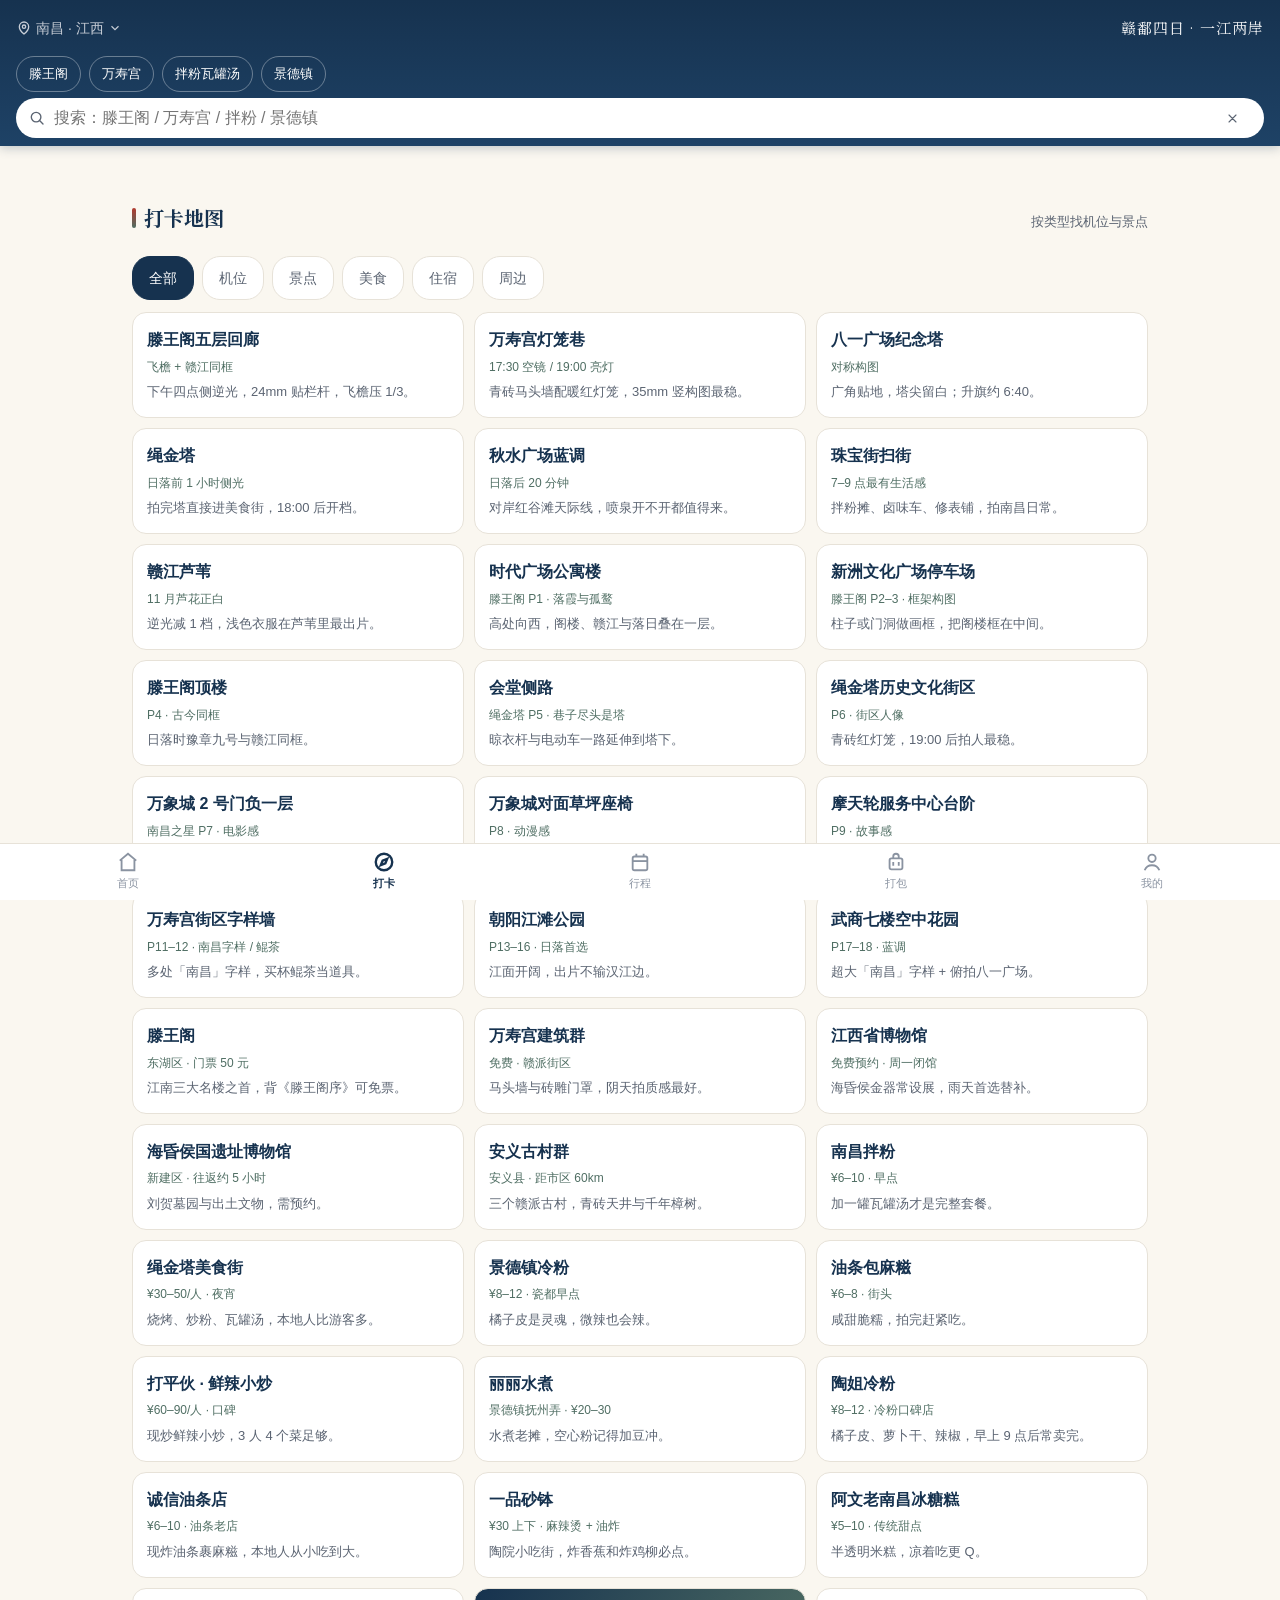
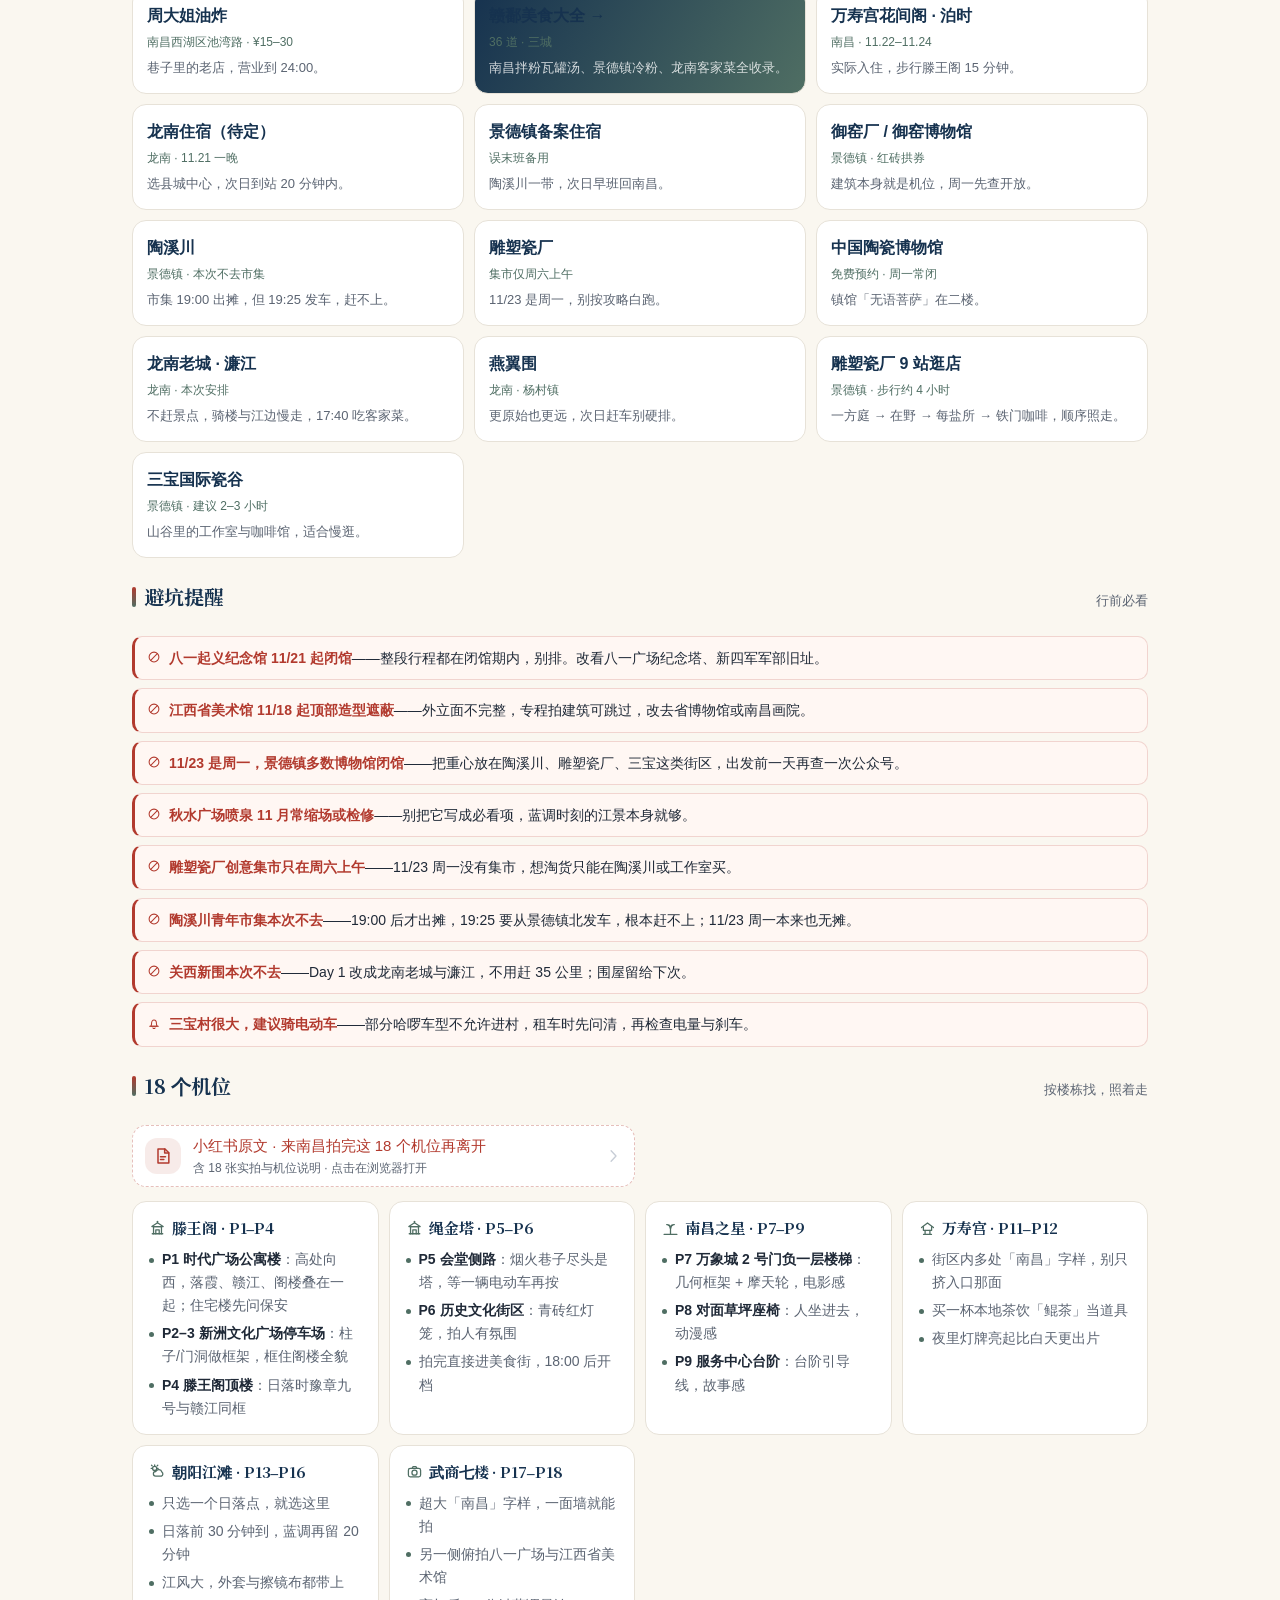
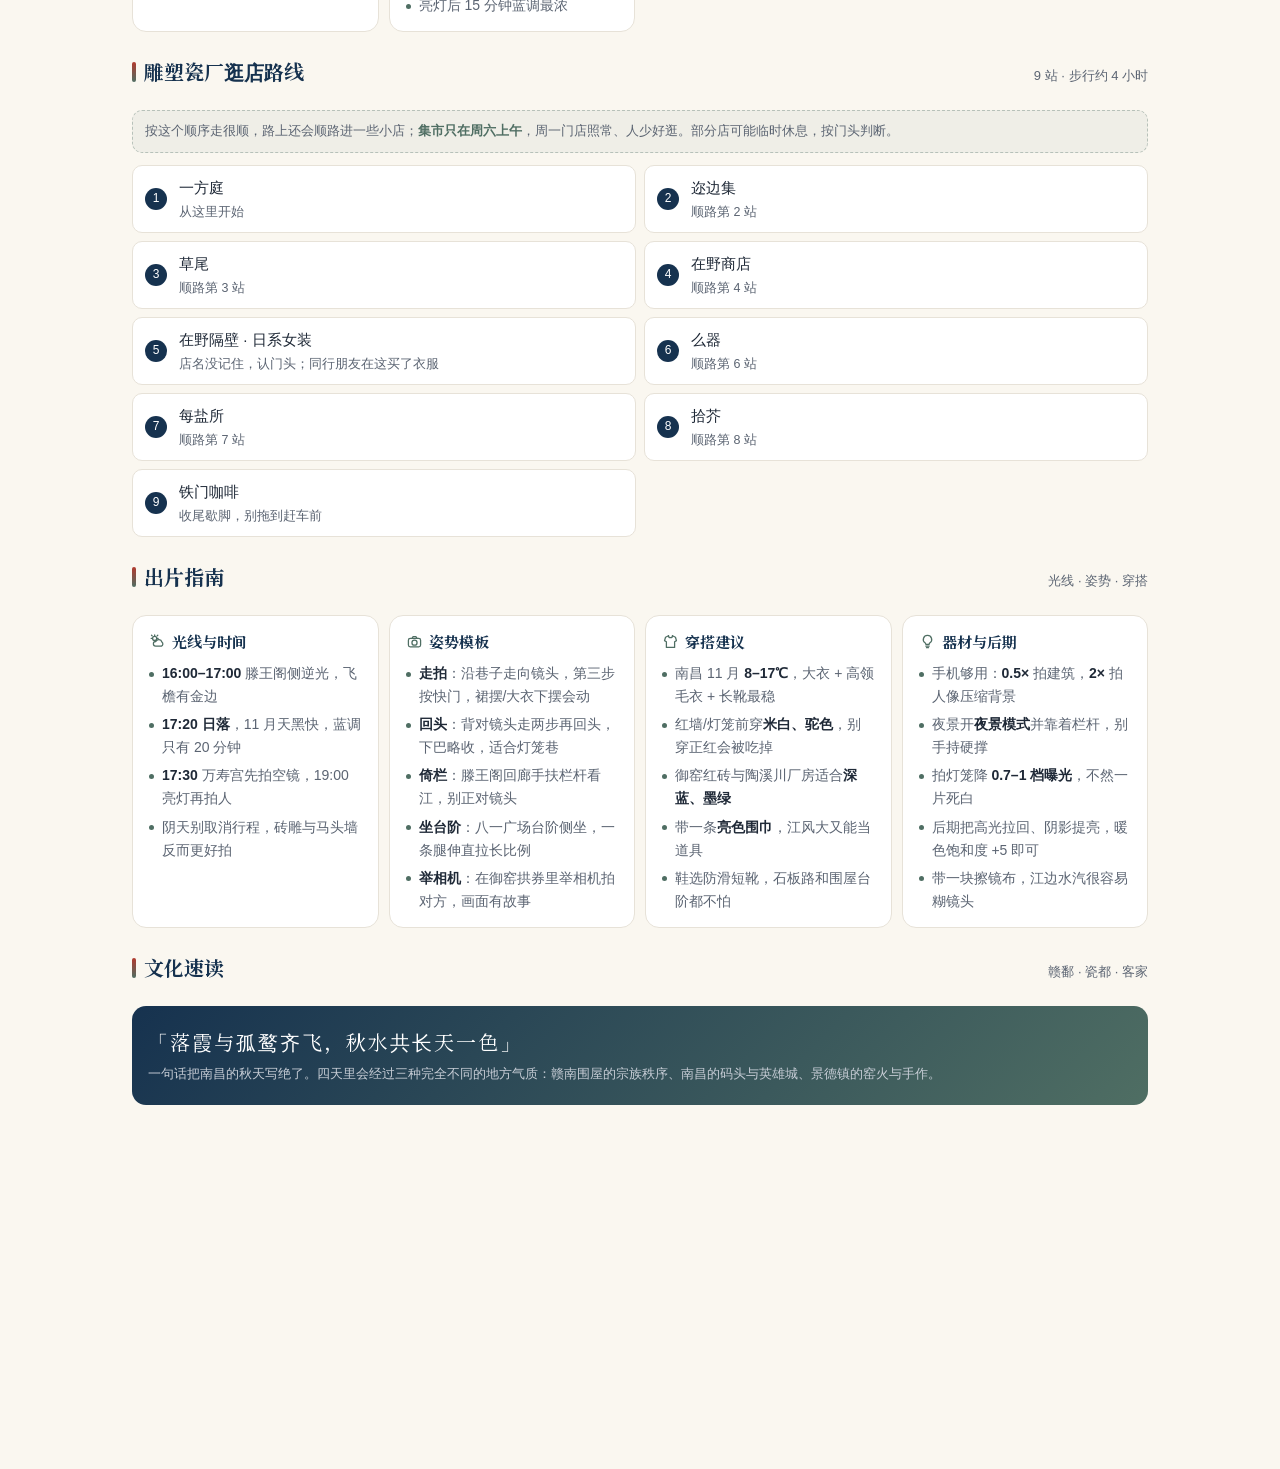
==== explore.html @ b6989832 "init: 赣鄱四日行程站（龙南 南昌 景德镇）" ====
<!DOCTYPE html>
<html lang="zh-CN">
<head>
<meta charset="UTF-8">
<meta name="viewport" content="width=device-width, initial-scale=1.0, maximum-scale=1.0, user-scalable=no, viewport-fit=cover">
<meta name="theme-color" content="#16324F">
<meta name="mobile-web-app-capable" content="yes">
<meta name="apple-mobile-web-app-capable" content="yes">
<meta name="apple-mobile-web-app-status-bar-style" content="black-translucent">
<meta name="description" content="南昌打卡地图：滕王阁、万寿宫、八一广场、绳金塔、秋水广场机位，附拍照姿势、穿搭建议、避坑清单，以及景德镇与龙南周边。">
<title>打卡 | 赣鄱四日 · 龙南 南昌 景德镇</title>
<link rel="manifest" href="manifest.webmanifest">
<link rel="icon" href="assets/icon-192.png">
<link rel="apple-touch-icon" href="assets/icon-192.png">
<!-- shell:critical — 首帧即上主题底色，避免外部样式表到达前出现白闪 -->
<style>html{background:#FAF7F0}</style>
<link rel="preload" as="font" type="font/woff2" href="assets/fonts/noto-serif-sc-subset.woff2" crossorigin>
<link rel="stylesheet" href="css/style.css">
</head>
<body data-page="explore">
<!-- shell:icons — 手绘 SVG 图标雪碧图，改图标请改 tools/build-shell.py 后重跑 -->
<svg class="ic-sprite" aria-hidden="true" focusable="false">
  <symbol id="i-locate" viewBox="0 0 24 24"><path d="M12 21s-6.5-5.4-6.5-10.2A6.5 6.5 0 0 1 18.5 10.8C18.5 15.6 12 21 12 21z"/><circle cx="12" cy="10.6" r="2.4"/></symbol>
  <symbol id="i-heart" viewBox="0 0 24 24"><path d="M20.8 4.8a5.4 5.4 0 0 0-7.6 0L12 6.1l-1.2-1.3a5.4 5.4 0 0 0-7.6 7.6l1.2 1.3L12 21l7.6-7.3 1.2-1.3a5.4 5.4 0 0 0 0-7.6z"/></symbol>
  <symbol id="i-close" viewBox="0 0 24 24"><path d="M6.4 6.4 17.6 17.6M17.6 6.4 6.4 17.6"/></symbol>
  <symbol id="i-search" viewBox="0 0 24 24"><circle cx="10.8" cy="10.8" r="6.4"/><path d="m20 20-4.6-4.6"/></symbol>
  <symbol id="i-chevron" viewBox="0 0 24 24"><path d="m9.5 5 6.5 7-6.5 7"/></symbol>
  <symbol id="i-up" viewBox="0 0 24 24"><path d="M12 19.6V6.6"/><path d="m6.6 12.2 5.4-5.4 5.4 5.4"/></symbol>
  <symbol id="i-check" viewBox="0 0 24 24"><path d="m5 12.6 4.6 4.6L19 6.6"/></symbol>
  <symbol id="i-bulb" viewBox="0 0 24 24"><path d="M9.6 18.4h4.8"/><path d="M10.6 20.8h2.8"/><path d="M12 3.4a5.8 5.8 0 0 1 3.5 10.5c-.7.5-1.1 1.3-1.1 2.1H9.6c0-.8-.4-1.6-1.1-2.1A5.8 5.8 0 0 1 12 3.4z"/></symbol>
  <symbol id="i-download" viewBox="0 0 24 24"><path d="M12 3.8v10.2"/><path d="m8.2 10.4 3.8 3.8 3.8-3.8"/><path d="M4.6 18v1.6a2 2 0 0 0 2 2h10.8a2 2 0 0 0 2-2V18"/></symbol>
  <symbol id="i-install" viewBox="0 0 24 24"><rect x="7" y="3.2" width="10" height="17.6" rx="2.2"/><path d="M10.6 6.4h2.8"/><path d="M12 9.6v5.4"/><path d="m10.1 12.4 1.9 2 1.9-2"/></symbol>
  <symbol id="i-bag" viewBox="0 0 24 24"><rect x="4.2" y="8" width="15.6" height="12" rx="2.2"/><path d="M9 8V6.2a3 3 0 0 1 6 0V8"/><path d="M9 12.4v3.6M15 12.4v3.6"/></symbol>
  <symbol id="i-map" viewBox="0 0 24 24"><path d="M9 4 3.5 6.5v13L9 17l6 2.5L21 17V4l-6 2.5z"/><path d="M9 4v13M15 6.5v13"/></symbol>
  <symbol id="i-trash" viewBox="0 0 24 24"><path d="M4.6 7h14.8"/><path d="M9.6 7V5.4A1.4 1.4 0 0 1 11 4h2a1.4 1.4 0 0 1 1.4 1.4V7"/><path d="M6.7 7l.8 12.1a2 2 0 0 0 2 1.9h5a2 2 0 0 0 2-1.9L17.3 7"/><path d="M10.4 11v6M13.6 11v6"/></symbol>
  <symbol id="i-chat" viewBox="0 0 24 24"><path d="M4 6.6A2.6 2.6 0 0 1 6.6 4h10.8A2.6 2.6 0 0 1 20 6.6V14a2.6 2.6 0 0 1-2.6 2.6H9.4L4 20.4z"/><circle cx="9" cy="10.4" r=".9" fill="currentColor" stroke="none"/><circle cx="12" cy="10.4" r=".9" fill="currentColor" stroke="none"/><circle cx="15" cy="10.4" r=".9" fill="currentColor" stroke="none"/></symbol>
  <symbol id="i-calendar" viewBox="0 0 24 24"><rect x="4" y="5.4" width="16" height="14.2" rx="2.2"/><path d="M4 10h16M8.6 3.4v3.4M15.4 3.4v3.4"/></symbol>
  <symbol id="i-users" viewBox="0 0 24 24"><circle cx="9.4" cy="8.4" r="3.2"/><path d="M3.6 19.6c.8-3.4 3.2-5.2 5.8-5.2s5 1.8 5.8 5.2"/><path d="M16.2 5.6a3.2 3.2 0 0 1 0 6"/><path d="M17.4 14.8c2.2.6 3.6 2.4 4.2 4.8"/></symbol>
  <symbol id="i-note" viewBox="0 0 24 24"><path d="M6 3.6h8.4L19 8.2v12.2H6z"/><path d="M14 3.6v4.8h4.8"/><path d="M9 12.8h6M9 16.2h4"/></symbol>
  <symbol id="i-plane" viewBox="0 0 24 24"><path d="M21.4 3.2 2.8 10.4l6.6 2.4 2.4 6.6z"/><path d="M21.4 3.2 9.4 12.8"/></symbol>
  <symbol id="i-sun" viewBox="0 0 24 24"><circle cx="8" cy="7.6" r="2.9"/><path d="M8 2.8v1.5M3.1 7.6h1.5M11.4 7.6h1.5M4.5 4.1 3.6 3.2M11.5 4.1l.9-.9"/><path d="M17.6 18.6H9.4a3.3 3.3 0 0 1 .2-6.6 4.6 4.6 0 0 1 8.6.8 3.4 3.4 0 0 1-.6 5.8z"/></symbol>
  <symbol id="i-moon" viewBox="0 0 24 24"><circle cx="11.4" cy="12.8" r="7"/><circle cx="9" cy="10.6" r="1.3"/><circle cx="13.6" cy="14.4" r="1"/><circle cx="11" cy="16.2" r=".7"/><path d="M19.4 3.4l.5 1.4 1.4.5-1.4.5-.5 1.4-.5-1.4-1.4-.5 1.4-.5z" fill="currentColor" stroke="none"/></symbol>
  <symbol id="i-music" viewBox="0 0 24 24"><circle cx="7.6" cy="17.4" r="2.6"/><circle cx="16.4" cy="15.2" r="2.6"/><path d="M10.2 17.4V6.6l8.8-1.8v10.4"/></symbol>
  <symbol id="i-bowl" viewBox="0 0 24 24"><path d="M3.8 11.6h16.4a8.2 8.2 0 0 1-16.4 0z"/><path d="M2.6 11.6h18.8"/><path d="M9.4 8.6c1.2-1.4 1.2-2.6 0-4M14.6 8.6c1.2-1.4 1.2-2.6 0-4"/></symbol>
  <symbol id="i-noodle" viewBox="0 0 24 24"><path d="M4.4 12.2h15.2a7.6 7.6 0 0 1-15.2 0z"/><path d="M3.2 12.2h17.6"/><path d="M14.6 3.2 20.8 9.4M17.4 2.6 21.6 6.8"/><path d="M8.8 9.4c2.4-1.6 4.4 1.6 6.8 0"/></symbol>
  <symbol id="i-rice" viewBox="0 0 24 24"><path d="M4 12.6h16a8 8 0 0 1-16 0z"/><path d="M2.8 12.6h18.4"/><path d="M6.8 12.6a5.2 5.2 0 0 1 10.4 0"/><circle cx="10.2" cy="9.6" r=".7" fill="currentColor" stroke="none"/><circle cx="13.6" cy="10" r=".7" fill="currentColor" stroke="none"/></symbol>
  <symbol id="i-fish" viewBox="0 0 24 24"><path d="M15 12c-2.4-3.8-5-5.4-7.6-5.4C4.6 6.6 3 9.2 3 12s1.6 5.4 4.4 5.4c2.6 0 5.2-1.6 7.6-5.4z"/><path d="M15 7.4 20.4 12 15 16.6z"/><circle cx="6.6" cy="10.8" r=".8" fill="currentColor" stroke="none"/></symbol>
  <symbol id="i-meat" viewBox="0 0 24 24"><path d="M5.2 8.2c3.6-3 8.6-3.4 12.2-.8 3 2.2 3.4 6 .8 8.8-2.6 2.8-7.4 3.6-11 1.6-3.6-2-4.6-6.8-2-9.6z"/><path d="M8 10.8c2.8-1.4 5.8-.8 7.6 1.6"/></symbol>
  <symbol id="i-chili" viewBox="0 0 24 24"><path d="M8 19.4c-3-3.8-2.2-9 1.8-11.2 2.6-1.4 5.2-.4 5.8 1.6-3.6 1-5.6 4.2-4.6 7.6.4 1.4-.6 2.6-3 2z"/><path d="M13.4 6.4c1.2-1.6 2.8-1.8 4.2-1-.4 1.4-1.4 2.4-2.8 2.6"/></symbol>
  <symbol id="i-fire" viewBox="0 0 24 24"><path d="M12 20.8c3.3 0 5.8-2.3 5.8-5.4 0-5.6-5.8-6.6-5.8-11.4 0 0-6.2 3.2-6.2 9.6 0 4 3 7.2 6.2 7.2z"/><path d="M12 20.8c1.7 0 3-1.2 3-2.9 0-2.4-2.4-3.4-2.4-5.9 0 0-3 1.7-3 4.7 0 2.3 1.1 4.1 2.4 4.1z"/></symbol>
  <symbol id="i-drumstick" viewBox="0 0 24 24"><path d="M18.4 5.2c1 2.6-.4 5.4-3 7-2.4 1.4-5.2 1.6-7.4.6l2.2-2.2c1.8-1.8 2.4-4.4 1.4-6.4z"/><path d="M8.2 12.6 5.2 15.6"/><circle cx="4.4" cy="17" r="1.8"/><circle cx="7" cy="14.4" r="1.8"/></symbol>
  <symbol id="i-dumpling" viewBox="0 0 24 24"><path d="M3.8 15.6c0-4 3.7-7.2 8.2-7.2s8.2 3.2 8.2 7.2z"/><path d="M3.8 15.6h16.4"/><path d="M7.2 10.8c-.6 1.4-1 3-1 4.8M12 8.8v6.8M16.8 10.8c.6 1.4 1 3 1 4.8"/></symbol>
  <symbol id="i-tofu" viewBox="0 0 24 24"><rect x="4.4" y="6.8" width="15.2" height="11" rx="2"/><path d="M4.4 11.4h15.2M9.8 6.8v11"/></symbol>
  <symbol id="i-veg" viewBox="0 0 24 24"><path d="M6.6 17.8C4 15 4.6 9.6 9.4 6.8c4.8-2.8 10-1.2 11.4 3 1.4 4.4-2.2 9-7 9.8-2.8.4-5.6.2-7.2-1.8z"/><path d="M9.6 17.4C11.6 12.8 14.2 9.4 17.8 7.4"/></symbol>
  <symbol id="i-skewer" viewBox="0 0 24 24"><path d="M9.2 21V4.2"/><circle cx="9.2" cy="7.6" r="2.5"/><circle cx="9.2" cy="12.6" r="2.5"/><circle cx="9.2" cy="17.6" r="2.5"/></symbol>
  <symbol id="i-drink" viewBox="0 0 24 24"><path d="M6.6 6.6h10.8l-1.4 13a2 2 0 0 1-2 1.8h-4a2 2 0 0 1-2-1.8z"/><path d="M5.4 6.6h13.2"/><path d="M14.6 2.8 12.4 7"/><path d="M9.6 11.4h4.4v3.4H9.6z"/></symbol>
  <symbol id="i-pig" viewBox="0 0 24 24"><circle cx="12" cy="12.6" r="6.8"/><path d="M6.6 8 5.2 4.4l3.8 1.6M17.4 8l1.4-3.6-3.8 1.6"/><ellipse cx="12" cy="14.2" rx="3.2" ry="2.2"/><circle cx="10.8" cy="14.2" r=".6" fill="currentColor" stroke="none"/><circle cx="13.2" cy="14.2" r=".6" fill="currentColor" stroke="none"/><circle cx="9.4" cy="10.8" r=".7" fill="currentColor" stroke="none"/><circle cx="14.6" cy="10.8" r=".7" fill="currentColor" stroke="none"/></symbol>
  <symbol id="i-hotel" viewBox="0 0 24 24"><path d="M3.4 20.4V7.6"/><path d="M3.4 14.4h17.2v6"/><path d="M8 11.6a2.4 2.4 0 0 1 2.4-2.4h5.6a2.4 2.4 0 0 1 2.4 2.4v2.8"/></symbol>
  <symbol id="i-craft" viewBox="0 0 24 24"><path d="M12 3.6 20.4 12 12 20.4 3.6 12z"/><path d="M12 8.2 15.8 12 12 15.8 8.2 12z"/></symbol>
  <symbol id="i-silver" viewBox="0 0 24 24"><path d="M4.6 5.6c0 6.4 3.3 10.6 7.4 12.8 4.1-2.2 7.4-6.4 7.4-12.8"/><path d="M4.6 5.6h14.8"/><circle cx="12" cy="19.4" r="1.5"/></symbol>
  <symbol id="i-wine" viewBox="0 0 24 24"><path d="M7 6.8h10l-1.2 11.2a2.4 2.4 0 0 1-2.4 2.2h-2.8a2.4 2.4 0 0 1-2.4-2.2z"/><path d="M7 6.8c0-2 2.2-3.4 5-3.4s5 1.4 5 3.4"/><path d="M8.2 11.6h7.6"/></symbol>
  <symbol id="i-stage" viewBox="0 0 24 24"><path d="M3.6 20.4V6.4M20.4 20.4V6.4"/><path d="M3.6 6.4h16.8"/><path d="M6 6.4c0 5.4 2 9.2 6 9.6 4-.4 6-4.2 6-9.6"/></symbol>
  <symbol id="i-house" viewBox="0 0 24 24"><path d="M3.6 10.6 12 4.2l8.4 6.4"/><path d="M6.2 9.4v5.2h11.6V9.4"/><path d="M8.6 14.6v5.8M15.4 14.6v5.8"/><path d="M6.4 20.4h11.2"/></symbol>
  <symbol id="i-compass" viewBox="0 0 24 24"><circle cx="12" cy="12" r="8.4"/><path d="m15.2 8.8-2.2 5.6-5.6 2.2 2.2-5.6z"/></symbol>
  <symbol id="i-card" viewBox="0 0 24 24"><rect x="3.4" y="5.4" width="17.2" height="13.2" rx="2.2"/><circle cx="8.8" cy="11" r="1.9"/><path d="M14.2 10.2h3.6M14.2 13.4h2.4"/><path d="M6.2 15.6c1.2-1 2.6-1.4 4-1.2"/></symbol>
  <symbol id="i-plug" viewBox="0 0 24 24"><path d="M9 3.6v5M15 3.6v5"/><path d="M7 8.6h10v2.8a5 5 0 0 1-10 0z"/><path d="M12 16.4v4"/></symbol>
  <symbol id="i-coat" viewBox="0 0 24 24"><path d="M9.2 3.8 5 6 3.6 10.8 6.2 12.4v8h11.6v-8l2.6-1.6-1.4-4.8-4.2-2.2"/><path d="M9.2 3.8c0 1.6 1.3 2.8 2.8 2.8s2.8-1.2 2.8-2.8"/></symbol>
  <symbol id="i-bottle" viewBox="0 0 24 24"><rect x="8.4" y="8.8" width="7.2" height="11.6" rx="2"/><path d="M10.4 8.8V5.6h3.2v3.2"/><rect x="9.6" y="2.6" width="4.8" height="3" rx="1"/></symbol>
  <symbol id="i-pill" viewBox="0 0 24 24"><g transform="rotate(-45 12 12)"><rect x="3.4" y="8.8" width="17.2" height="6.4" rx="3.2"/><path d="M12 8.8v6.4"/></g></symbol>
  <symbol id="i-backpack" viewBox="0 0 24 24"><path d="M5.6 9.4a6.4 6.4 0 0 1 12.8 0v9.2a2.4 2.4 0 0 1-2.4 2.4H8a2.4 2.4 0 0 1-2.4-2.4z"/><path d="M9 9.4V6.8a3 3 0 0 1 6 0v2.6"/><path d="M9.6 13.2h4.8v3.6H9.6z"/></symbol>
  <symbol id="i-ban" viewBox="0 0 24 24"><circle cx="12" cy="12" r="8.4"/><path d="M6.4 17.6 17.6 6.4"/></symbol>
  <symbol id="i-bell" viewBox="0 0 24 24"><path d="M6.4 17.4c1-1.2 1.4-2.6 1.4-4.2C7.8 9.4 9.6 7 12 7s4.2 2.4 4.2 6.2c0 1.6.4 3 1.4 4.2z"/><path d="M4.6 17.4h14.8"/><path d="M10.2 20.4a2.1 2.1 0 0 0 3.6 0"/></symbol>
  <symbol id="i-train" viewBox="0 0 24 24"><rect x="5.4" y="4" width="13.2" height="12.4" rx="3"/><path d="M5.4 10.4h13.2"/><path d="M9 20l1.8-3.6M15 20l-1.8-3.6"/><path d="M8 16.4h.01M16 16.4h.01"/></symbol>
  <symbol id="i-camera" viewBox="0 0 24 24"><rect x="3.4" y="7.6" width="17.2" height="12" rx="2.6"/><path d="M8.6 7.6 10 5.2h4l1.4 2.4"/><circle cx="12" cy="13.6" r="3.6"/></symbol>
  <symbol id="i-umbrella" viewBox="0 0 24 24"><path d="M3.4 12.2a8.6 8.6 0 0 1 17.2 0z"/><path d="M12 12.2v6.4a2.4 2.4 0 0 1-4.8 0"/><path d="M12 3.6v1"/></symbol>
  <symbol id="i-ticket" viewBox="0 0 24 24"><path d="M3.6 8.2V6.4h16.8v1.8a2.4 2.4 0 0 0 0 4.4v1.8H3.6v-1.8a2.4 2.4 0 0 0 0-4.4z"/><path d="M9 8.4v7.2" stroke-dasharray="2 2.4"/></symbol>
  <symbol id="i-clock" viewBox="0 0 24 24"><circle cx="12" cy="12" r="8.4"/><path d="M12 7.6V12l3.2 2"/></symbol>
  <symbol id="i-porcelain" viewBox="0 0 24 24"><path d="M8 3.6h8l-.6 3.2c2 1.2 3.2 3.4 3.2 6 0 4.2-3.2 7.6-6.6 7.6S5.4 17 5.4 12.8c0-2.6 1.2-4.8 3.2-6z"/><path d="M9.4 8.6c1.6 1 3.6 1 5.2 0"/><path d="M9.6 3.6c0-1.2 1-1.6 1.6-1.6"/></symbol>
  <symbol id="i-pagoda" viewBox="0 0 24 24"><path d="M4.6 19.4h14.8"/><path d="M6.4 19.4V9.2h11.2v10.2"/><path d="M4 9.2h16L12 4z"/><path d="M9.6 19.4v-5.6h4.8v5.6"/><path d="M12 4V1.8"/></symbol>
  <symbol id="i-fountain" viewBox="0 0 24 24"><path d="M3 20.4h18"/><path d="M12 20.4V12"/><path d="M12 12c0-3 2-5 4.4-5.6M12 12c0-3-2-5-4.4-5.6"/><path d="M12 12c0-2 .8-3.6 2-4.6M12 12c0-2-.8-3.6-2-4.6"/><path d="M6.6 6.4h.01M17.4 6.4h.01"/></symbol>
</svg>
<!-- /shell:icons -->

<!-- shell:topbar — 由 tools/build-shell.py 生成，改壳请改脚本后重跑 -->
<header class="topbar has-chips has-search">
  <div class="topbar-row">
    <button class="loc-btn" id="locBtn" aria-label="定位">
      <svg viewBox="0 0 24 24" width="16" height="16" fill="none" stroke="currentColor" stroke-width="2"><path d="M12 21s-7-5.5-7-11a7 7 0 1 1 14 0c0 5.5-7 11-7 11z"/><circle cx="12" cy="10" r="2.5"/></svg>
      <span id="locText">南昌 · 江西</span>
      <svg viewBox="0 0 24 24" width="14" height="14" fill="none" stroke="currentColor" stroke-width="2"><path d="m6 9 6 6 6-6"/></svg>
    </button>
    <span class="topbar-title">赣鄱四日 · 一江两岸</span>
  </div>

  <div class="hot-chips" id="hotChips">
    <a class="chip-link" href="index.html?kw=滕王阁" data-kw="滕王阁">滕王阁</a>
    <a class="chip-link" href="index.html?kw=万寿宫" data-kw="万寿宫">万寿宫</a>
    <a class="chip-link" href="explore.html?kw=拌粉" data-kw="拌粉">拌粉瓦罐汤</a>
    <a class="chip-link" href="explore.html?kw=景德镇" data-kw="景德镇">景德镇</a>
  </div>
  <div class="search-wrap">
    <svg class="ic search-ico" aria-hidden="true"><use href="#i-search"/></svg>
    <input id="searchInput" type="search" placeholder="搜索：滕王阁 / 万寿宫 / 拌粉 / 景德镇" autocomplete="off" aria-label="搜索目的地、美食、非遗">
    <button class="search-clear" id="searchClear" hidden aria-label="清空搜索"><svg class="ic" aria-hidden="true"><use href="#i-close"/></svg></button>
  </div>
</header>
<!-- /shell:topbar -->

<!-- shell:tabbar — 由 tools/build-shell.py 生成，改壳请改脚本后重跑 -->
<nav class="tabbar" aria-label="主导航">
  <a class="tab" href="index.html" aria-label="首页">
    <svg viewBox="0 0 24 24" fill="none" stroke="currentColor" stroke-width="2"><path d="M3 10.5 12 3l9 7.5"/><path d="M5 9.5V21h14V9.5"/></svg>
    <span>首页</span>
  </a>
  <a class="tab active" href="explore.html" aria-label="打卡" aria-current="page">
    <svg viewBox="0 0 24 24" fill="none" stroke="currentColor" stroke-width="2"><circle cx="12" cy="12" r="9"/><path d="m15.5 8.5-2 5-5 2 2-5z"/></svg>
    <span>打卡</span>
  </a>
  <a class="tab" href="trip.html" aria-label="行程">
    <svg viewBox="0 0 24 24" fill="none" stroke="currentColor" stroke-width="2"><path d="M8 3v3M16 3v3"/><rect x="4" y="6" width="16" height="15" rx="2"/><path d="M4 11h16"/></svg>
    <span>行程</span>
  </a>
  <a class="tab" href="pack.html" aria-label="打包">
    <svg viewBox="0 0 24 24" fill="none" stroke="currentColor" stroke-width="2"><rect x="5" y="8" width="14" height="12" rx="2"/><path d="M9 8V6a3 3 0 0 1 6 0v2M9 12v4M15 12v4"/></svg>
    <span>打包</span>
  </a>
  <a class="tab" href="me.html" aria-label="我的">
    <svg viewBox="0 0 24 24" fill="none" stroke="currentColor" stroke-width="2"><circle cx="12" cy="8" r="4"/><path d="M4 21c1.5-4 5-5.5 8-5.5s6.5 1.5 8 5.5"/></svg>
    <span>我的</span>
  </a>
</nav>
<!-- /shell:tabbar -->


<main id="app">
<section class="view" data-view="explore">
  <div class="sec-head"><h2>打卡地图</h2><span class="sec-sub">按类型找机位与景点</span></div>
  <div class="explore-tabs" role="tablist">
    <button class="active" data-cat="all">全部</button>
    <button data-cat="photo">机位</button>
    <button data-cat="spot">景点</button>
    <button data-cat="food">美食</button>
    <button data-cat="stay">住宿</button>
    <button data-cat="nearby">周边</button>
  </div>
  <div class="explore-grid" id="exploreGrid">
    <button class="ex-card" data-cat="photo" data-detail="p-tengwang-corridor"><b>滕王阁五层回廊</b><i>飞檐 + 赣江同框</i><p>下午四点侧逆光，24mm 贴栏杆，飞檐压 1/3。</p></button>
    <button class="ex-card" data-cat="photo" data-detail="p-wanshou-lantern"><b>万寿宫灯笼巷</b><i>17:30 空镜 / 19:00 亮灯</i><p>青砖马头墙配暖红灯笼，35mm 竖构图最稳。</p></button>
    <button class="ex-card" data-cat="photo" data-detail="p-bayi"><b>八一广场纪念塔</b><i>对称构图</i><p>广角贴地，塔尖留白；升旗约 6:40。</p></button>
    <button class="ex-card" data-cat="photo" data-detail="p-shengjinta"><b>绳金塔</b><i>日落前 1 小时侧光</i><p>拍完塔直接进美食街，18:00 后开档。</p></button>
    <button class="ex-card" data-cat="photo" data-detail="p-qiushui"><b>秋水广场蓝调</b><i>日落后 20 分钟</i><p>对岸红谷滩天际线，喷泉开不开都值得来。</p></button>
    <button class="ex-card" data-cat="photo" data-detail="p-zhubao"><b>珠宝街扫街</b><i>7–9 点最有生活感</i><p>拌粉摊、卤味车、修表铺，拍南昌日常。</p></button>
    <button class="ex-card" data-cat="photo" data-detail="p-ganjiang"><b>赣江芦苇</b><i>11 月芦花正白</i><p>逆光减 1 档，浅色衣服在芦苇里最出片。</p></button>
    <button class="ex-card" data-cat="photo" data-detail="p-tw-times" data-keywords="时代广场 公寓楼 落霞 孤鹜 滕王阁"><b>时代广场公寓楼</b><i>滕王阁 P1 · 落霞与孤鹜</i><p>高处向西，阁楼、赣江与落日叠在一层。</p></button>
    <button class="ex-card" data-cat="photo" data-detail="p-tw-xinzhou" data-keywords="新洲文化广场 停车场 框架构图 滕王阁"><b>新洲文化广场停车场</b><i>滕王阁 P2–3 · 框架构图</i><p>柱子或门洞做画框，把阁楼框在中间。</p></button>
    <button class="ex-card" data-cat="photo" data-detail="p-tw-top" data-keywords="滕王阁 顶楼 豫章九号 日落"><b>滕王阁顶楼</b><i>P4 · 古今同框</i><p>日落时豫章九号与赣江同框。</p></button>
    <button class="ex-card" data-cat="photo" data-detail="p-sjt-huitang" data-keywords="绳金塔 会堂侧路 巷子 烟火"><b>会堂侧路</b><i>绳金塔 P5 · 巷子尽头是塔</i><p>晾衣杆与电动车一路延伸到塔下。</p></button>
    <button class="ex-card" data-cat="photo" data-detail="p-sjt-street" data-keywords="绳金塔 历史文化街区 人像"><b>绳金塔历史文化街区</b><i>P6 · 街区人像</i><p>青砖红灯笼，19:00 后拍人最稳。</p></button>
    <button class="ex-card" data-cat="photo" data-detail="p-star-mixc" data-keywords="南昌之星 摩天轮 万象城 楼梯"><b>万象城 2 号门负一层</b><i>南昌之星 P7 · 电影感</i><p>楼梯几何框住摩天轮，蓝调对比最强。</p></button>
    <button class="ex-card" data-cat="photo" data-detail="p-star-lawn" data-keywords="南昌之星 摩天轮 草坪 座椅"><b>万象城对面草坪座椅</b><i>P8 · 动漫感</i><p>人坐进去，轮盘在背后慢慢转。</p></button>
    <button class="ex-card" data-cat="photo" data-detail="p-star-steps" data-keywords="南昌之星 摩天轮 服务中心 台阶"><b>摩天轮服务中心台阶</b><i>P9 · 故事感</i><p>台阶做引导线，坐一级回头看。</p></button>
    <button class="ex-card" data-cat="photo" data-detail="p-wsg-inside" data-keywords="万寿宫 南昌字样 鲲茶 街区"><b>万寿宫街区字样墙</b><i>P11–12 · 南昌字样 / 鲲茶</i><p>多处「南昌」字样，买杯鲲茶当道具。</p></button>
    <button class="ex-card" data-cat="photo" data-detail="p-chaoyang" data-keywords="朝阳江滩公园 日落 江滩"><b>朝阳江滩公园</b><i>P13–16 · 日落首选</i><p>江面开阔，出片不输汉江边。</p></button>
    <button class="ex-card" data-cat="photo" data-detail="p-wushang" data-keywords="武商 七楼 空中花园 八一广场 南昌字样"><b>武商七楼空中花园</b><i>P17–18 · 蓝调</i><p>超大「南昌」字样 + 俯拍八一广场。</p></button>

    <button class="ex-card" data-cat="spot" data-detail="p-tengwang"><b>滕王阁</b><i>东湖区 · 门票 50 元</i><p>江南三大名楼之首，背《滕王阁序》可免票。</p></button>
    <button class="ex-card" data-cat="spot" data-detail="p-wanshou-wall"><b>万寿宫建筑群</b><i>免费 · 赣派街区</i><p>马头墙与砖雕门罩，阴天拍质感最好。</p></button>
    <button class="ex-card" data-cat="spot" data-detail="p-provincial-museum"><b>江西省博物馆</b><i>免费预约 · 周一闭馆</i><p>海昏侯金器常设展，雨天首选替补。</p></button>
    <button class="ex-card" data-cat="spot" data-detail="p-haihun"><b>海昏侯国遗址博物馆</b><i>新建区 · 往返约 5 小时</i><p>刘贺墓园与出土文物，需预约。</p></button>
    <button class="ex-card" data-cat="spot" data-detail="p-anyi"><b>安义古村群</b><i>安义县 · 距市区 60km</i><p>三个赣派古村，青砖天井与千年樟树。</p></button>

    <button class="ex-card" data-cat="food" data-detail="f-bancen"><b>南昌拌粉</b><i>¥6–10 · 早点</i><p>加一罐瓦罐汤才是完整套餐。</p></button>
    <button class="ex-card" data-cat="food" data-detail="f-shengjinta-street"><b>绳金塔美食街</b><i>¥30–50/人 · 夜宵</i><p>烧烤、炒粉、瓦罐汤，本地人比游客多。</p></button>
    <button class="ex-card" data-cat="food" data-detail="f-jdz-lengfen"><b>景德镇冷粉</b><i>¥8–12 · 瓷都早点</i><p>橘子皮是灵魂，微辣也会辣。</p></button>
    <button class="ex-card" data-cat="food" data-detail="f-jdz-youtiao"><b>油条包麻糍</b><i>¥6–8 · 街头</i><p>咸甜脆糯，拍完赶紧吃。</p></button>
    <button class="ex-card" data-cat="food" data-detail="f-dapinghuo" data-keywords="打平伙 鲜辣小炒 赣菜"><b>打平伙 · 鲜辣小炒</b><i>¥60–90/人 · 口碑</i><p>现炒鲜辣小炒，3 人 4 个菜足够。</p></button>
    <button class="ex-card" data-cat="food" data-detail="f-lili" data-keywords="丽丽 水煮 辣汤 串"><b>丽丽水煮</b><i>景德镇抚州弄 · ¥20–30</i><p>水煮老摊，空心粉记得加豆冲。</p></button>
    <button class="ex-card" data-cat="food" data-detail="f-jdz-taojie" data-keywords="陶姐 冷粉 景德镇"><b>陶姐冷粉</b><i>¥8–12 · 冷粉口碑店</i><p>橘子皮、萝卜干、辣椒，早上 9 点后常卖完。</p></button>
    <button class="ex-card" data-cat="food" data-detail="f-jdz-chengxin" data-keywords="诚信 油条 麻糍 景德镇"><b>诚信油条店</b><i>¥6–10 · 油条老店</i><p>现炸油条裹麻糍，本地人从小吃到大。</p></button>
    <button class="ex-card" data-cat="food" data-detail="f-jdz-yipin" data-keywords="一品 砂钵 景德镇 硬菜"><b>一品砂钵</b><i>¥30 上下 · 麻辣烫 + 油炸</i><p>陶院小吃街，炸香蕉和炸鸡柳必点。</p></button>
    <button class="ex-card" data-cat="food" data-detail="f-awen" data-keywords="阿文 冰糖糕 甜点"><b>阿文老南昌冰糖糕</b><i>¥5–10 · 传统甜点</i><p>半透明米糕，凉着吃更 Q。</p></button>
    <button class="ex-card" data-cat="food" data-detail="f-zhou" data-keywords="周大姐 油炸 串"><b>周大姐油炸</b><i>南昌西湖区池湾路 · ¥15–30</i><p>巷子里的老店，营业到 24:00。</p></button>
    <a class="ex-card" data-cat="food" href="food.html" style="background:linear-gradient(120deg,#16324F,#4F6E63);color:#fff"><b>赣鄱美食大全 →</b><i>36 道 · 三城</i><p style="color:rgba(255,255,255,.8)">南昌拌粉瓦罐汤、景德镇冷粉、龙南客家菜全收录。</p></a>

    <button class="ex-card" data-cat="stay" data-detail="s-huajian"><b>万寿宫花间阁 · 泊时</b><i>南昌 · 11.22–11.24</i><p>实际入住，步行滕王阁 15 分钟。</p></button>
    <button class="ex-card" data-cat="stay" data-detail="s-longnan"><b>龙南住宿（待定）</b><i>龙南 · 11.21 一晚</i><p>选县城中心，次日到站 20 分钟内。</p></button>
    <button class="ex-card" data-cat="stay" data-detail="s-jdz"><b>景德镇备案住宿</b><i>误末班备用</i><p>陶溪川一带，次日早班回南昌。</p></button>

    <button class="ex-card" data-cat="nearby" data-detail="p-jdz-yuyao"><b>御窑厂 / 御窑博物馆</b><i>景德镇 · 红砖拱券</i><p>建筑本身就是机位，周一先查开放。</p></button>
    <button class="ex-card" data-cat="nearby" data-detail="p-jdz-taoxichuan"><b>陶溪川</b><i>景德镇 · 本次不去市集</i><p>市集 19:00 出摊，但 19:25 发车，赶不上。</p></button>
    <button class="ex-card" data-cat="nearby" data-detail="p-jdz-diaosu"><b>雕塑瓷厂</b><i>集市仅周六上午</i><p>11/23 是周一，别按攻略白跑。</p></button>
    <button class="ex-card" data-cat="nearby" data-detail="p-jdz-museum"><b>中国陶瓷博物馆</b><i>免费预约 · 周一常闭</i><p>镇馆「无语菩萨」在二楼。</p></button>
    <button class="ex-card" data-cat="nearby" data-detail="p-longnan-town"><b>龙南老城 · 濂江</b><i>龙南 · 本次安排</i><p>不赶景点，骑楼与江边慢走，17:40 吃客家菜。</p></button>
    <button class="ex-card" data-cat="nearby" data-detail="p-longnan-yanyi"><b>燕翼围</b><i>龙南 · 杨村镇</i><p>更原始也更远，次日赶车别硬排。</p></button>
    <button class="ex-card" data-cat="nearby" data-detail="p-jdz-diaosu-route" data-keywords="雕塑瓷厂 一方庭 迩边集 草尾 在野 么器 每盐所 拾芥 铁门咖啡"><b>雕塑瓷厂 9 站逛店</b><i>景德镇 · 步行约 4 小时</i><p>一方庭 → 在野 → 每盐所 → 铁门咖啡，顺序照走。</p></button>
    <button class="ex-card" data-cat="nearby" data-detail="p-jdz-sanbao" data-keywords="三宝 三宝村 瓷谷 工作室 咖啡馆"><b>三宝国际瓷谷</b><i>景德镇 · 建议 2–3 小时</i><p>山谷里的工作室与咖啡馆，适合慢逛。</p></button>
  </div>

  <!-- 避坑 -->
  <div class="sec-head"><h2>避坑提醒</h2><span class="sec-sub">行前必看</span></div>
  <div class="alert-list">
    <div class="alert-item"><svg class="ic" aria-hidden="true"><use href="#i-ban"/></svg><span><b>八一起义纪念馆 11/21 起闭馆</b>——整段行程都在闭馆期内，别排。改看八一广场纪念塔、新四军军部旧址。</span></div>
    <div class="alert-item"><svg class="ic" aria-hidden="true"><use href="#i-ban"/></svg><span><b>江西省美术馆 11/18 起顶部造型遮蔽</b>——外立面不完整，专程拍建筑可跳过，改去省博物馆或南昌画院。</span></div>
    <div class="alert-item"><svg class="ic" aria-hidden="true"><use href="#i-ban"/></svg><span><b>11/23 是周一，景德镇多数博物馆闭馆</b>——把重心放在陶溪川、雕塑瓷厂、三宝这类街区，出发前一天再查一次公众号。</span></div>
    <div class="alert-item"><svg class="ic" aria-hidden="true"><use href="#i-ban"/></svg><span><b>秋水广场喷泉 11 月常缩场或检修</b>——别把它写成必看项，蓝调时刻的江景本身就够。</span></div>
    <div class="alert-item"><svg class="ic" aria-hidden="true"><use href="#i-ban"/></svg><span><b>雕塑瓷厂创意集市只在周六上午</b>——11/23 周一没有集市，想淘货只能在陶溪川或工作室买。</span></div>
    <div class="alert-item"><svg class="ic" aria-hidden="true"><use href="#i-ban"/></svg><span><b>陶溪川青年市集本次不去</b>——19:00 后才出摊，19:25 要从景德镇北发车，根本赶不上；11/23 周一本来也无摊。</span></div>
    <div class="alert-item"><svg class="ic" aria-hidden="true"><use href="#i-ban"/></svg><span><b>关西新围本次不去</b>——Day 1 改成龙南老城与濂江，不用赶 35 公里；围屋留给下次。</span></div>
    <div class="alert-item"><svg class="ic" aria-hidden="true"><use href="#i-bell"/></svg><span><b>三宝村很大，建议骑电动车</b>——部分哈啰车型不允许进村，租车时先问清，再检查电量与刹车。</span></div>
  </div>

  <!-- 18 个机位路线 -->
  <div class="sec-head" id="spots"><h2>18 个机位</h2><span class="sec-sub">按楼栋找，照着走</span></div>
  <div class="me-rows" style="margin-bottom:14px">
    <a class="me-row ref-row" href="https://xhslink.cn/o/8b7fiWd4tf" target="_blank" rel="noopener noreferrer">
      <span class="me-ic" aria-hidden="true"><svg class="ic"><use href="#i-note"/></svg></span>
      <span><b>小红书原文 · 来南昌拍完这 18 个机位再离开</b><i>含 18 张实拍与机位说明 · 点击在浏览器打开</i></span>
      <svg class="ic ic-go" aria-hidden="true"><use href="#i-chevron"/></svg>
    </a>
  </div>
  <div class="guide-grid">
    <div class="guide-card">
      <h3><svg class="ic" aria-hidden="true"><use href="#i-pagoda"/></svg> 滕王阁 · P1–P4</h3>
      <ul>
        <li><b>P1 时代广场公寓楼</b>：高处向西，落霞、赣江、阁楼叠在一起；住宅楼先问保安</li>
        <li><b>P2–3 新洲文化广场停车场</b>：柱子/门洞做框架，框住阁楼全貌</li>
        <li><b>P4 滕王阁顶楼</b>：日落时豫章九号与赣江同框</li>
      </ul>
    </div>
    <div class="guide-card">
      <h3><svg class="ic" aria-hidden="true"><use href="#i-pagoda"/></svg> 绳金塔 · P5–P6</h3>
      <ul>
        <li><b>P5 会堂侧路</b>：烟火巷子尽头是塔，等一辆电动车再按</li>
        <li><b>P6 历史文化街区</b>：青砖红灯笼，拍人有氛围</li>
        <li>拍完直接进美食街，18:00 后开档</li>
      </ul>
    </div>
    <div class="guide-card">
      <h3><svg class="ic" aria-hidden="true"><use href="#i-fountain"/></svg> 南昌之星 · P7–P9</h3>
      <ul>
        <li><b>P7 万象城 2 号门负一层楼梯</b>：几何框架 + 摩天轮，电影感</li>
        <li><b>P8 对面草坪座椅</b>：人坐进去，动漫感</li>
        <li><b>P9 服务中心台阶</b>：台阶引导线，故事感</li>
      </ul>
    </div>
    <div class="guide-card">
      <h3><svg class="ic" aria-hidden="true"><use href="#i-house"/></svg> 万寿宫 · P11–P12</h3>
      <ul>
        <li>街区内多处「南昌」字样，别只挤入口那面</li>
        <li>买一杯本地茶饮「鲲茶」当道具</li>
        <li>夜里灯牌亮起比白天更出片</li>
      </ul>
    </div>
    <div class="guide-card">
      <h3><svg class="ic" aria-hidden="true"><use href="#i-sun"/></svg> 朝阳江滩 · P13–P16</h3>
      <ul>
        <li>只选一个日落点，就选这里</li>
        <li>日落前 30 分钟到，蓝调再留 20 分钟</li>
        <li>江风大，外套与擦镜布都带上</li>
      </ul>
    </div>
    <div class="guide-card">
      <h3><svg class="ic" aria-hidden="true"><use href="#i-camera"/></svg> 武商七楼 · P17–P18</h3>
      <ul>
        <li>超大「南昌」字样，一面墙就能拍</li>
        <li>另一侧俯拍八一广场与江西省美术馆</li>
        <li>亮灯后 15 分钟蓝调最浓</li>
      </ul>
    </div>
  </div>

  <!-- 雕塑瓷厂逛店路线 -->
  <div class="sec-head" id="diaosu"><h2>雕塑瓷厂逛店路线</h2><span class="sec-sub">9 站 · 步行约 4 小时</span></div>
  <p class="pack-note">按这个顺序走很顺，路上还会顺路进一些小店；<b>集市只在周六上午</b>，周一门店照常、人少好逛。部分店可能临时休息，按门头判断。</p>
  <ol class="shop-route">
    <li><b>一方庭</b><i>从这里开始</i></li>
    <li><b>迩边集</b><i>顺路第 2 站</i></li>
    <li><b>草尾</b><i>顺路第 3 站</i></li>
    <li><b>在野商店</b><i>顺路第 4 站</i></li>
    <li><b>在野隔壁 · 日系女装</b><i>店名没记住，认门头；同行朋友在这买了衣服</i></li>
    <li><b>么器</b><i>顺路第 6 站</i></li>
    <li><b>每盐所</b><i>顺路第 7 站</i></li>
    <li><b>拾芥</b><i>顺路第 8 站</i></li>
    <li><b>铁门咖啡</b><i>收尾歇脚，别拖到赶车前</i></li>
  </ol>

  <!-- 出片指南 -->
  <div class="sec-head" id="photoGuide"><h2>出片指南</h2><span class="sec-sub">光线 · 姿势 · 穿搭</span></div>
  <div class="guide-grid">
    <div class="guide-card">
      <h3><svg class="ic" aria-hidden="true"><use href="#i-sun"/></svg> 光线与时间</h3>
      <ul>
        <li><b>16:00–17:00</b> 滕王阁侧逆光，飞檐有金边</li>
        <li><b>17:20 日落</b>，11 月天黑快，蓝调只有 20 分钟</li>
        <li><b>17:30</b> 万寿宫先拍空镜，19:00 亮灯再拍人</li>
        <li>阴天别取消行程，砖雕与马头墙反而更好拍</li>
      </ul>
    </div>
    <div class="guide-card">
      <h3><svg class="ic" aria-hidden="true"><use href="#i-camera"/></svg> 姿势模板</h3>
      <ul>
        <li><b>走拍</b>：沿巷子走向镜头，第三步按快门，裙摆/大衣下摆会动</li>
        <li><b>回头</b>：背对镜头走两步再回头，下巴略收，适合灯笼巷</li>
        <li><b>倚栏</b>：滕王阁回廊手扶栏杆看江，别正对镜头</li>
        <li><b>坐台阶</b>：八一广场台阶侧坐，一条腿伸直拉长比例</li>
        <li><b>举相机</b>：在御窑拱券里举相机拍对方，画面有故事</li>
      </ul>
    </div>
    <div class="guide-card">
      <h3><svg class="ic" aria-hidden="true"><use href="#i-coat"/></svg> 穿搭建议</h3>
      <ul>
        <li>南昌 11 月 <b>8–17℃</b>，大衣 + 高领毛衣 + 长靴最稳</li>
        <li>红墙/灯笼前穿<b>米白、驼色</b>，别穿正红会被吃掉</li>
        <li>御窑红砖与陶溪川厂房适合<b>深蓝、墨绿</b></li>
        <li>带一条<b>亮色围巾</b>，江风大又能当道具</li>
        <li>鞋选防滑短靴，石板路和围屋台阶都不怕</li>
      </ul>
    </div>
    <div class="guide-card">
      <h3><svg class="ic" aria-hidden="true"><use href="#i-bulb"/></svg> 器材与后期</h3>
      <ul>
        <li>手机够用：<b>0.5×</b> 拍建筑，<b>2×</b> 拍人像压缩背景</li>
        <li>夜景开<b>夜景模式</b>并靠着栏杆，别手持硬撑</li>
        <li>拍灯笼降 <b>0.7–1 档曝光</b>，不然一片死白</li>
        <li>后期把高光拉回、阴影提亮，暖色饱和度 +5 即可</li>
        <li>带一块擦镜布，江边水汽很容易糊镜头</li>
      </ul>
    </div>
  </div>

  <!-- 文化速读 -->
  <div class="sec-head" id="culture"><h2>文化速读</h2><span class="sec-sub">赣鄱 · 瓷都 · 客家</span></div>
  <div class="culture-hero">
    <p class="cq-line">「落霞与孤鹜齐飞，秋水共长天一色」</p>
    <p class="cq-sub">一句话把南昌的秋天写绝了。四天里会经过三种完全不同的地方气质：赣南围屋的宗族秩序、南昌的码头与英雄城、景德镇的窑火与手作。</p>
  </div>
  <div class="cul-list">
    <article class="cul-card" data-detail="c-tengwang-order">
      <h3><svg class="ic h-ico" aria-hidden="true"><use href="#i-note"/></svg> 滕王阁序 · 一篇文章捧红一座楼</h3>
      <p>王勃路过洪州，在宴席上写下《滕王阁序》。此后一千多年，楼毁建二十余次，名字却一直没变。背全文免票，是南昌最文化的打卡方式。</p>
    </article>
    <article class="cul-card" data-detail="c-wanshou-culture">
      <h3><svg class="ic h-ico" aria-hidden="true"><use href="#i-house"/></svg> 万寿宫 · 赣商的同乡网络</h3>
      <p>万寿宫本是江西会馆，凡有赣商聚居的城市几乎都有一座。今天南昌的街区复建了道观、戏台与老字号，晚上比白天更像「老南昌」。</p>
    </article>
    <article class="cul-card" data-detail="c-bayi">
      <h3><svg class="ic h-ico" aria-hidden="true"><use href="#i-stage"/></svg> 八一 · 英雄城的由来</h3>
      <p>1927 年 8 月 1 日南昌起义，城市因此得名。纪念塔、旧址群、八一广场构成一条红色动线，这次纪念馆闭馆，就从广场与旧址看起。</p>
    </article>
    <article class="cul-card" data-detail="c-haihun">
      <h3><svg class="ic h-ico" aria-hidden="true"><use href="#i-silver"/></svg> 海昏侯 · 十吨铜钱与 478 件金器</h3>
      <p>刘贺只当了 27 天皇帝，墓里却埋着一个西汉的财富样本。金饼、马蹄金、孔子衣镜，真品在省博与遗址馆轮展。</p>
    </article>
    <article class="cul-card" data-detail="c-jdz-porcelain">
      <h3><svg class="ic h-ico" aria-hidden="true"><use href="#i-craft"/></svg> 瓷都 · 土与火的千年</h3>
      <p>宋代青白瓷、元代青花、明清御窑，景德镇把一门手艺做成了城市本身。逛御窑看制度，逛陶溪川看今天的手艺人。</p>
    </article>
    <article class="cul-card" data-detail="c-longnan-hakka">
      <h3><svg class="ic h-ico" aria-hidden="true"><use href="#i-house"/></svg> 围屋 · 客家人的防御与体面</h3>
      <p>高墙、厚门、天井、祠堂，一座围屋就是一个宗族。龙南现存 370 多座，关西新围是最完整的一座，至今仍有人住。</p>
    </article>
  </div>
</section>
</main>

<script src="js/data.js" defer></script>
<script src="js/layout.js" defer></script>
<script src="js/app.js" defer></script>
</body>
</html>
---- css/style.css ----
/* ===== 赣鄱四日 · 龙南 南昌 景德镇 =====
   主色 赣江夜蓝 #16324F | 青瓷绿 #4F6E63 | 滕王阁朱红 CTA #B23A2E
   瓦灰 #C7CDD6 | 米白 #FAF7F0 | 正文 #1F2937
   标题 思源宋体 · 正文 PingFang SC / Noto Sans SC */

/* ===== 标题字体：自托管子集 =====
   源字体 Noto Serif SC（Copyright 2017-2024 Adobe，SIL Open Font License 1.1）
   已按本站标题实际用字子集化，保留 wght 200-900 可变轴。
   单文件 167KB 取代原先 Google Fonts 的 221KB CSS + 1195KB 字体分片，且不再依赖第三方域名。
   新增/修改标题文案后，请重跑 tools/subset-font.py 重新生成。 */
@font-face {
  font-family: "Noto Serif SC";
  font-style: normal;
  font-weight: 200 900;
  font-display: swap;                       /* 字体未到货时先用系统宋体渲染，避免白屏 */
  src: url("../assets/fonts/noto-serif-sc-subset.woff2") format("woff2");
}

:root {
  --indigo: #16324F;
  --teal: #4F6E63;
  --cta: #B23A2E;
  --silver: #C7CDD6;
  --bg: #FAF7F0;
  --ink: #1F2937;
  --ink-2: #5B6472;
  --card: #FFFFFF;
  --line: #E7E2D8;
  --radius: 14px;
  --pad: 16px;           /* 移动端卡片边距 16px */
  /* 标题字体：Noto Serif SC 由页面异步加载；未到货前用系统宋体兜底，避免字体切换时版式跳动 */
  --font-title: "Noto Serif SC", "Source Han Serif SC", "Songti SC", "SimSun", serif;
  --font-body: "PingFang SC", "Noto Sans SC", "Microsoft YaHei", sans-serif;
}

* { margin: 0; padding: 0; box-sizing: border-box; }
html {
  scroll-behavior: smooth;
  -webkit-text-size-adjust: 100%;
  background: var(--bg);          /* 画布底色；配合各页 head 里的内联 critical style，样式表到达前也不是白屏 */
  /* 去掉浏览器默认的点击高亮：点底部 Tab / 卡片时会闪一层灰蓝色，很像"页面闪了一下"。
     移除后由下方「点击反馈」小节提供受控的反馈，触感不丢。 */
  -webkit-tap-highlight-color: transparent;
  /* 禁掉双击缩放（保留单指拖动滚动与双指缩放能力由 viewport 元标签统一关闭）。
     双击缩放会带来 ~300ms 点击延迟，也会让固定定位的顶栏/底栏跟着缩放跳动。 */
  touch-action: manipulation;
}
body {
  font-family: var(--font-body);
  font-size: 16px;            /* 正文 ≥16px */
  line-height: 1.6;
  color: var(--ink);
  background: var(--bg);
  padding-bottom: calc(64px + env(safe-area-inset-bottom));
}
img { display: block; max-width: 100%; height: auto; }
button { font: inherit; color: inherit; background: none; border: 0; cursor: pointer; min-height: 44px; } /* 触控目标 ≥44px */
a { color: inherit; text-decoration: none; }
h1, h2, h3 { font-family: var(--font-title); }

/* ===== 赣派砖雕 / 瓷器开片纹样水印 ===== */
.pattern-edge {
  position: relative;
}
.pattern-edge::before {
  content: "";
  position: absolute; inset: 0;
  border: 6px solid rgba(22, 50, 79, .08);      /* 砖雕边框水印 5%-10% */
  border-image: repeating-linear-gradient(45deg,
      rgba(22,50,79,.09) 0 8px, rgba(79,110,99,.07) 8px 16px,
      rgba(178,58,46,.08) 16px 24px, rgba(199,205,214,.10) 24px 32px) 6;
  pointer-events: none;
  border-radius: inherit;
}
.watermark::after {
  content: "";
  position: absolute; inset: 0;
  background:
    radial-gradient(circle at 88% 12%, rgba(22,50,79,.06) 0 10px, transparent 11px),
    radial-gradient(circle at 88% 12%, rgba(22,50,79,.06) 0 18px, transparent 19px),
    repeating-conic-gradient(from 0deg at 88% 12%, rgba(79,110,99,.05) 0 22.5deg, transparent 22.5deg 45deg);
  pointer-events: none;
}

/* ===== 手绘 SVG 图标 =====
   全站不再用 emoji 或字符图标（✕ ↑ ♡ ❤ 📍 › ✓ …）：emoji 各平台字形不一致，
   字符图标又会随字体 fallback 变形、粗细跳动。现在统一画成 24×24 线性图标，
   定义在 body 顶部的雪碧图里（tools/build-shell.py 注入），引用方式：
       <svg class="ic"><use href="#i-heart"/></svg>
   尺寸走 em（跟字号一起缩放），描边 currentColor（跟文字颜色走）。
   少数需要实心的点缀（眼睛、圆点）在 symbol 里显式 fill="currentColor"。 */
.ic-sprite { position: absolute; width: 0; height: 0; overflow: hidden; }
.ic {
  width: 1em; height: 1em; display: inline-block; flex: none; vertical-align: -.125em;
  fill: none; stroke: currentColor; stroke-width: 1.8;
  stroke-linecap: round; stroke-linejoin: round;
}

/* ===== 顶部吸顶 ===== */
.topbar {
  position: sticky; top: 0; z-index: 50;
  background: linear-gradient(180deg, var(--indigo) 0%, #1E4266 100%);
  color: #fff;
  /* 顶栏是吸顶的，高度直接吃掉可视区：44+40+36 + 间距/内边距 ≈ 148px 已是上限。
     曾经是 166px（搜索框与热词都是 44px 满高），占掉 390×844 机型的 20% 屏幕。 */
  padding: calc(6px + env(safe-area-inset-top)) var(--pad) 8px;
  box-shadow: 0 2px 10px rgba(22,50,79,.25);
}
/* 吸顶搜索：整条顶栏吸顶要吃掉 146px（390×844 机型的 1/6），太占屏。
   改成「负 top」——滚动时顶栏跟着页面上移，把定位行和热词顶出屏幕，
   只把最后一行（搜索框）钉在顶部，从 146px 降到 48px。
   偏移量 = 搜索框在顶栏内的上边距：6 + 安全区 + 44(定位行) + 6 + 36(热词) + 6。
   减掉安全区后正好让搜索框停在状态栏下沿，所以两个值都是常量、与设备无关。
   纯 CSS 实现——不改高度、不做动画，下面的内容不会有跳动；滚回顶部自动复原。 */
.topbar.has-search { top: -56px; }        /* 有搜索框、无热词（美食页） */
.topbar.has-chips  { top: -98px; }        /* 有热词（首页 / 探索页），写在后面覆盖上一行 */
.topbar-row { display: flex; flex-wrap: nowrap; align-items: center; justify-content: space-between; gap: 8px; }
.loc-btn {
  display: inline-flex; align-items: center; gap: 4px;
  color: var(--silver); font-size: 14px; min-height: 44px;
  flex: none; white-space: nowrap;   /* 吸顶偏移量是按行高算的，定位文字换行会让算好的偏移错位 */
}
.topbar-title { font-family: var(--font-title); font-size: 15px; letter-spacing: 1px; color: #fff; opacity: .9; white-space: nowrap; overflow: hidden; text-overflow: ellipsis; }
.search-wrap {
  margin-top: 6px; display: flex; align-items: center; gap: 8px;
  background: #fff; border-radius: 20px; padding: 0 12px; height: 40px;
}
.search-ico { color: var(--ink-2); flex: none; font-size: 18px; }   /* .ic 用 em 定尺寸，这里给字号 */
#searchInput {
  flex: 1; border: 0; outline: none; font-size: 16px; min-height: 40px;
  background: transparent; color: var(--ink);
}
/* 隐藏 WebKit 原生的搜索清除按钮：它跟右侧自定义的 search-clear 会同时出现，
   一输入就有两个叉并排。input[type=search] 的取消按钮只在这里关得掉。 */
#searchInput::-webkit-search-cancel-button,
#searchInput::-webkit-search-decoration {
  -webkit-appearance: none; appearance: none; display: none;
}
/* 图标按钮也要自己居中（<button> 的 text-align:center 是 UA 默认值，靠不住） */
.search-clear { color: var(--ink-2); width: 40px; min-height: 40px; display: grid; place-items: center; font-size: 15px; }
.search-clear:active { color: var(--cta); }
.hot-chips { display: flex; gap: 8px; margin-top: 6px; overflow-x: auto; scrollbar-width: none; }
.hot-chips::-webkit-scrollbar { display: none; }
/* 热词样式同时覆盖 <button> 和 <a class="chip-link">：
   壳是静态生成的热词一律是 <a>（可右键/新标签打开），早先只写了 button 选择器，
   导致热词一直以裸链接呈现、没有胶囊边框。
   高度 36px：顶栏吸顶，三个 44px 满高元素叠起来太高，按需求压到 36；
   试过用 ::after 撑热区保留视觉高度，但 .hot-chips 是 overflow-x:auto
   （overflow-y 被连带算成 auto），伪元素溢出部分会被裁掉，实测上下各扩 6px 只剩 4px —— 不玩伪元素。 */
.hot-chips button,
.hot-chips .chip-link {
  flex: none; min-height: 36px; padding: 0 12px;
  display: inline-flex; align-items: center; justify-content: center;
  border: 1px solid rgba(255,255,255,.35); border-radius: 18px;
  color: #fff; font-size: 12.5px;
}
.hot-chips button:active,
.hot-chips .chip-link:active { background: rgba(255,255,255,.18); }

/* ===== 视图容器 ===== */
.view { padding: var(--pad); max-width: 1080px; margin: 0 auto; }

/* ===== Banner ===== */
.banner {
  position: relative; border-radius: var(--radius); overflow: hidden;
  box-shadow: 0 6px 18px rgba(22,50,79,.18);
}
.banner img { width: 100%; aspect-ratio: 16/9; object-fit: cover; }
.banner-text {
  position: absolute; inset: 0;
  display: flex; flex-direction: column; justify-content: flex-end;
  padding: 16px;
  background: linear-gradient(180deg, transparent 30%, rgba(22,50,79,.78));
  color: #fff;
}
.banner-tag {
  display: inline-block; width: fit-content;
  background: rgba(178,58,46,.92); border-radius: 12px;
  padding: 2px 10px; font-size: 12px; margin-bottom: 6px;
}
.banner-text h1 { font-size: 26px; letter-spacing: 1px; }
.banner-sub { font-size: 13px; color: var(--silver); margin-top: 2px; }

/* ===== 天气节庆条 ===== */
.wx-fest {
  display: flex; gap: 8px; margin-top: 12px; overflow-x: auto;
  scrollbar-width: none;
}
.wx-fest::-webkit-scrollbar { display: none; }
.wx-item {
  flex: 1 0 44%; display: flex; align-items: center; gap: 8px;
  background: var(--card); border-radius: var(--radius);
  padding: 10px 12px; border: 1px solid var(--line);
}
.wx-item .wx-ic { font-size: 22px; color: #B5763A; flex: none; }   /* 暖色调：太阳 / 满月 */
.wx-item .wx-ic.teal { color: var(--teal); }                       /* 节庆类用青绿 */
.wx-item b { display: block; font-size: 14px; color: var(--indigo); }
.wx-item i { font-style: normal; font-size: 12px; color: var(--ink-2); }

/* ===== 区块标题 ===== */
.sec-head {
  display: flex; align-items: baseline; justify-content: space-between;
  margin: 22px 0 12px;
}
.sec-head h2 { font-size: 20px; color: var(--indigo); position: relative; padding-left: 12px; }
.sec-head h2::before {
  content: ""; position: absolute; left: 0; top: 6px; bottom: 6px; width: 4px;
  background: linear-gradient(var(--cta), var(--teal)); border-radius: 2px;
}
.sec-sub, .sec-link { font-size: 13px; color: var(--ink-2); min-height: 44px; display: inline-flex; align-items: center; }
.sec-link { color: var(--teal); font-weight: 500; }
/* 区块末尾的「看更多」一行（游记 → 完整行程），右对齐跟 sec-head 的链接呼应 */
.sec-more { margin-top: 12px; display: flex; justify-content: flex-end; }

/* ===== 目的地横滑卡片 ===== */
/* 负外边距 + 等量左内边距，让卡片能贴着屏幕边滑出、静止时又与其它内容左对齐。
   关键在 scroll-padding-left：scroll-snap-type: x mandatory 的对齐基准是
   "滚动视口 - scroll-padding"，而内边距本身在滚动视口之内 —— 不加这一行，
   浏览器为了让第一张卡对齐到屏幕 x=0，启动时就会把容器左滑 16px，
   于是首屏第一张卡死死贴着屏幕左边（实测 getBoundingClientRect().x === 0）。
   补上之后吸附位置落在左内边距内侧，卡片与「目的地」标题同一条竖线。 */
.hscroll {
  display: flex; gap: 12px; overflow-x: auto; padding-bottom: 6px;
  scroll-snap-type: x mandatory; scrollbar-width: none;
  margin: 0 calc(-1 * var(--pad)); padding-left: var(--pad); padding-right: var(--pad);
  scroll-padding-left: var(--pad);
}
.hscroll::-webkit-scrollbar { display: none; }
.dest-card {
  position: relative; flex: 0 0 62%; scroll-snap-align: start;
  border-radius: var(--radius); overflow: hidden; background: var(--card);
  box-shadow: 0 3px 12px rgba(22,50,79,.10);
  display: block;
}
.dest-card img { aspect-ratio: 4/3; object-fit: cover; width: 100%; }
.dest-badge {
  position: absolute; top: 10px; left: 10px;
  background: rgba(250,247,240,.92); color: var(--teal);
  font-size: 11px; padding: 2px 8px; border-radius: 10px;
}
.dest-card h3 { font-size: 16px; padding: 8px 12px 0; color: var(--indigo); }
.dest-card p { font-size: 12px; color: var(--ink-2); padding: 0 12px 10px; }

/* ===== 主题路线 ===== */
.route-grid { display: grid; grid-template-columns: 1fr; gap: 10px; }
.route-card {
  text-align: left; background: var(--card); border: 1px solid var(--line);
  border-radius: var(--radius); padding: 14px; display: flex; gap: 12px; align-items: flex-start;
}
.route-num {
  font-family: var(--font-title); font-size: 22px; font-weight: 900; line-height: 1;
  margin-top: 2px;
}
.route-num.r1 { color: var(--indigo); } .route-num.r2 { color: var(--teal); }
.route-num.r3 { color: var(--cta); }    .route-num.r4 { color: var(--silver); }
.route-card h3 { font-size: 16px; color: var(--indigo); }
.route-card p { font-size: 13px; color: var(--ink-2); margin-top: 2px; }
.route-card:active { border-color: var(--teal); }

/* ===== 非遗 ===== */
.craft-grid { display: grid; grid-template-columns: 1fr 1fr; gap: 10px; }
.craft-card {
  background: var(--card); border-radius: var(--radius); overflow: hidden;
  border: 1px solid var(--line); display: block;
}
.craft-card img { aspect-ratio: 4/3; object-fit: cover; width: 100%; }
.craft-card h3 { font-size: 15px; padding: 8px 10px 0; color: var(--indigo); }
.craft-card p { font-size: 12px; color: var(--ink-2); padding: 0 10px 10px; }

/* ===== 美食 ===== */
.food-list { display: grid; gap: 10px; }
.food-item {
  display: flex; align-items: center; gap: 12px;
  background: var(--card); border: 1px solid var(--line);
  border-radius: var(--radius); padding: 10px 12px; position: relative;
}
.food-item img { width: 72px; height: 72px; object-fit: cover; border-radius: 10px; flex: none; }
/* 无照片的美食条目：手绘 SVG 图标 + 同详情头图一致的底色方块，取代原来的 emoji。
   尺寸与 .food-item img（72×72）对齐，列表里图文两列才不会一高一低。 */
.food-ic {
  width: 72px; height: 72px; flex: none; border-radius: 10px;
  display: flex; align-items: center; justify-content: center;
  background: linear-gradient(135deg, rgba(22,50,79,.07), rgba(79,110,99,.12));
  font-size: 34px; color: var(--teal);
}
.food-emoji { font-size: 30px; width: 72px; text-align: center; flex: none; }
.food-item h3 { font-size: 15px; color: var(--indigo); }
.food-item p { font-size: 12px; color: var(--ink-2); }
.food-tag {
  position: absolute; top: 8px; right: 10px;
  background: var(--cta); color: #fff; font-size: 11px;
  padding: 1px 8px; border-radius: 10px;
}

/* ===== 游记 ===== */
.note-list { display: grid; gap: 10px; }
.note-card { background: var(--card); border-radius: var(--radius); border: 1px solid var(--line); padding: 14px; }
.note-card h3 { font-size: 16px; color: var(--indigo); }
.note-card p { font-size: 13px; color: var(--ink-2); margin: 4px 0 8px; }
.note-meta { font-size: 12px; color: var(--teal); background: rgba(79,110,99,.08); padding: 2px 8px; border-radius: 10px; }

/* ===== 咨询 ===== */
.consult {
  margin-top: 24px; display: flex; align-items: center; justify-content: space-between; gap: 12px;
  background: linear-gradient(120deg, var(--indigo), var(--teal));
  border-radius: var(--radius); padding: 16px; color: #fff;
}
.consult h3 { font-size: 17px; }
.consult p { font-size: 12px; color: var(--silver); }
/* 「免费咨询」四个字用 .btn-cta 的 15px 太重，把整条 CTA 压得比左边的文案还抢眼。
   单独降到 13px 并收窄左右内边距（高度不动，仍是 44px 触控目标）。 */
.consult .btn-cta { font-size: 13px; padding: 0 16px; }

/* ===== 按钮 =====
   两个硬约束：① 文字必须显式居中（<button> UA 默认 center，<a> 继承左对齐）；
   ② 必须 nowrap —— 按钮常作为 flex 子项（如 .consult 里），默认允许收缩到
   最窄词宽，字号一小就会被挤成两行（「免费咨询」曾裂成「免费咨 / 询」）。 */
.btn-cta {
  display: inline-flex; align-items: center; justify-content: center; text-align: center;
  white-space: nowrap;
  background: var(--cta); color: #fff; border-radius: 22px;
  padding: 0 20px; min-height: 44px; font-size: 15px; font-weight: 600;
  box-shadow: 0 3px 10px rgba(178,58,46,.35);
}
.btn-cta:active { transform: scale(.97); }
/* 必须显式居中：<button> 浏览器默认 text-align:center，<a> 却是继承值（左对齐），
   同一个 .btn-ghost 用在 <button id="dlBtn"> 与 <a href="pack.html"> 上时文字位置不一致。 */
.btn-ghost {
  display: inline-flex; align-items: center; justify-content: center; text-align: center;
  white-space: nowrap;
  border: 1px solid var(--teal); color: var(--teal); border-radius: 22px;
  padding: 0 16px; min-height: 44px; font-size: 14px;
  background: rgba(79,110,99,.05);
}

/* ===== 探索 ===== */
.explore-tabs { display: flex; gap: 8px; overflow-x: auto; scrollbar-width: none; margin-bottom: 12px; }
.explore-tabs::-webkit-scrollbar { display: none; }
.explore-tabs button {
  flex: none; min-height: 44px; padding: 8px 16px; border-radius: 18px;   /* 触控目标 ≥44px */
  background: var(--card); border: 1px solid var(--line); font-size: 14px; color: var(--ink-2);
}
.explore-tabs button.active { background: var(--indigo); border-color: var(--indigo); color: #fff; }
.explore-grid { display: grid; grid-template-columns: 1fr; gap: 10px; }
.ex-card {
  text-align: left; background: var(--card); border: 1px solid var(--line);
  border-radius: var(--radius); padding: 14px;
}
.ex-card b { font-size: 16px; color: var(--indigo); display: block; }
.ex-card i { font-style: normal; font-size: 12px; color: var(--teal); }
.ex-card p { font-size: 13px; color: var(--ink-2); margin-top: 4px; }
.ex-card.hidden { display: none; }

/* ===== 行程时间线 ===== */
.trip-actions { display: flex; gap: 10px; margin-bottom: 14px; }
.timeline { display: grid; gap: 14px; position: relative; }
.day-card {
  background: var(--card); border-radius: var(--radius); border: 1px solid var(--line);
  padding: 14px; position: relative; overflow: hidden;
}
.day-card::after {  /* 赣派砖雕锯齿水印底边 */
  content: ""; position: absolute; left: 0; right: 0; bottom: 0; height: 8px;
  background: repeating-linear-gradient(90deg,
    rgba(22,50,79,.10) 0 10px, transparent 10px 20px,
    rgba(178,58,46,.10) 20px 30px, transparent 30px 40px);
}
.day-head { display: flex; gap: 10px; align-items: flex-start; margin-bottom: 10px; }
.day-badge {
  flex: none; background: var(--indigo); color: #fff;
  font-family: var(--font-title); font-weight: 700;
  border-radius: 10px; padding: 4px 10px; font-size: 14px;
}
.day-badge.d2 { background: var(--teal); }
.day-badge.d3 { background: var(--cta); }
.day-badge.d4 { background: #7A8698; }
.day-head h3 { font-size: 16px; color: var(--indigo); }
.day-head i { font-style: normal; font-size: 12px; color: var(--ink-2); }
.stop-list { list-style: none; display: grid; gap: 0; }
.stop-list li { display: grid; grid-template-columns: 96px 1fr; gap: 4px 10px; padding: 8px 0; border-top: 1px dashed var(--line); }
.stop-list .t { font-size: 12px; color: var(--teal); font-weight: 600; padding-top: 2px; }
.stop-list b { font-size: 15px; color: var(--ink); }
.stop-list p { grid-column: 2; font-size: 13px; color: var(--ink-2); }

/* ===== 打包清单 ===== */
.pack { margin-top: 20px; }
.pack-grid { display: grid; gap: 10px; }
.pack-card {
  background: var(--card); border: 1px solid var(--line); border-radius: var(--radius);
  padding: 14px;
}
.pack-card.warn { border-color: rgba(178,58,46,.4); background: #FFF7F3; }
.pack-card h3 { font-size: 16px; color: var(--indigo); margin-bottom: 6px; }
.pack-card.warn h3 { color: var(--cta); }
.pack-card ul { list-style: none; }
.pack-card li {
  font-size: 14px; padding: 10px 0 10px 26px; position: relative;
  border-top: 1px dashed var(--line); cursor: pointer; min-height: 44px;  /* 触控目标 ≥44px */
}
.pack-card li:focus-visible { outline: 3px solid var(--teal); outline-offset: -3px; border-radius: 6px; }
.pack-card li::before {
  content: ""; position: absolute; left: 0; top: 10px;
  width: 18px; height: 18px; border: 2px solid var(--silver); border-radius: 5px;
}
.pack-card li.done { color: #9AA3B0; text-decoration: line-through; }
/* 勾选标记：伪元素里塞不了 <use>，这里内联一份手绘对勾（与 #i-check 同形状），
   免得用字符「✓」——它会随系统字体 fallback 换字形、粗细也不受控。 */
.pack-card li.done::before {
  border-color: var(--teal);
  background: var(--teal)
    url("data:image/svg+xml,%3Csvg xmlns='http://www.w3.org/2000/svg' viewBox='0 0 24 24' fill='none' stroke='%23fff' stroke-width='3.4' stroke-linecap='round' stroke-linejoin='round'%3E%3Cpath d='m5 12.6 4.6 4.6L19 6.6'/%3E%3C/svg%3E")
    center / 14px 14px no-repeat;
}

/* 标题里的小图标（打包分类 / 文化条目 / 美食分区）：青绿点缀，跟着标题字号走 */
.h-ico { font-size: 17px; color: var(--teal); vertical-align: -2px; margin-right: 6px; }
.pack-card.warn .h-ico, .pack-card.warn h3 { color: var(--cta); }

/* ===== 苗侗文化 ===== */
.culture-hero {
  background: linear-gradient(135deg, var(--indigo), var(--teal));
  border-radius: var(--radius); padding: 20px 16px; color: #fff;
}
.cq-line { font-family: var(--font-title); font-size: 20px; letter-spacing: 2px; }
.cq-sub { font-size: 13px; color: var(--silver); margin-top: 6px; }
.cul-list { display: grid; gap: 10px; margin-top: 14px; }
.cul-card {
  background: var(--card); border: 1px solid var(--line); border-radius: var(--radius);
  padding: 14px;
}
.cul-card h3 { font-size: 16px; color: var(--indigo); }
.cul-card p { font-size: 13px; color: var(--ink-2); margin-top: 4px; }

/* ===== 我的 =====
   结构：行程卡（这趟行程是谁 / 什么时候 / 还有多久）→ 工具箱（会变的四格）→
   快捷入口（列表，带 › 表示跳转）→ 收藏列表 → 提示。
   图标全部走雪碧图，不再用 emoji。 */
.me-hero {
  background: linear-gradient(120deg, var(--indigo), var(--teal));
  border-radius: var(--radius); padding: 16px; color: #fff;
}
.me-hero-top { display: flex; align-items: center; gap: 12px; }
.me-avatar {
  width: 54px; height: 54px; border-radius: 16px; flex: none;
  background: rgba(255,255,255,.14); display: grid; place-items: center;
  font-size: 32px; color: #F2B65A;   /* 苗绣菱形纹样，暖色在靛蓝底上才跳得出来 */
}
.me-hero-txt { min-width: 0; }
.me-hero h2 { font-size: 19px; color: #fff; }
.me-hero-meta {
  font-size: 12px; color: var(--silver); margin-top: 2px;
  display: flex; align-items: center; gap: 4px;
}
.me-hero-meta .ic { font-size: 14px; }
.me-dot { opacity: .6; }
.me-stats { display: flex; gap: 8px; margin-top: 14px; }
.me-stat {
  flex: 1; text-align: center; padding: 8px 4px;
  background: rgba(255,255,255,.12); border-radius: 10px;
}
.me-stat b { display: block; font-family: var(--font-title); font-size: 18px; }
.me-stat i { font-style: normal; font-size: 11px; color: var(--silver); }

/* 工具箱：40px 圆角图标 + 标题 + 状态行 */
.me-grid { display: grid; grid-template-columns: 1fr 1fr; gap: 10px; }
.me-item {
  background: var(--card); border: 1px solid var(--line); border-radius: var(--radius);
  padding: 14px; text-align: left; font-size: 15px;
  display: grid; grid-template-columns: 40px 1fr; gap: 12px; align-items: center;
}
.me-item > span:last-child { min-width: 0; }
.me-item b { display: block; font-size: 15px; font-weight: 600; color: var(--ink); }
.me-item i { display: block; font-style: normal; font-size: 12px; color: var(--ink-2); margin-top: 1px; }
.me-item:active { border-color: var(--teal); background: rgba(79,110,99,.04); }

/* 快捷入口：图标 + 文案 + 右侧 › */
.me-rows { display: grid; gap: 10px; }
.me-row {
  width: 100%; min-height: 56px; text-align: left;
  display: grid; grid-template-columns: 36px 1fr auto; gap: 12px; align-items: center;
  background: var(--card); border: 1px solid var(--line); border-radius: var(--radius);
  padding: 8px 12px;
}
.me-row > span:nth-child(2) { min-width: 0; }
.me-row b { display: block; font-size: 15px; font-weight: 500; color: var(--ink); }
.me-row i {
  display: block; font-style: normal; font-size: 12px; color: var(--ink-2); margin-top: 1px;
  overflow: hidden; text-overflow: ellipsis; white-space: nowrap;
}
.me-row .ic-go { font-size: 18px; color: var(--silver); }
.me-row:active { background: rgba(22,50,79,.04); }
.me-row.danger b, .me-row.danger .ic-go { color: var(--cta); }
.me-row.danger .me-ic { background: rgba(178,58,46,.10); color: var(--cta); }

/* 图标底座：工具箱 40px / 列表 36px，圆角与卡片语言一致 */
.me-ico, .me-ic {
  display: grid; place-items: center; border-radius: 12px;
  background: rgba(79,110,99,.10); color: var(--teal);
}
.me-ico { width: 40px; height: 40px; font-size: 22px; }
.me-ic  { width: 36px; height: 36px; font-size: 20px; }

.me-tip {
  margin-top: 16px; font-size: 13px; color: var(--ink-2);
  display: flex; gap: 8px; align-items: flex-start;
}
.me-tip .ic { font-size: 18px; color: #B5763A; flex: none; margin-top: 2px; }

/* ===== 收藏列表（我的页，点「我的收藏」展开） ===== */
.fav-list { display: flex; flex-direction: column; gap: 8px; }
.fav-row {
  display: flex; align-items: center; gap: 10px;
  min-height: 64px; padding: 10px; cursor: pointer;
  background: var(--card); border: 1px solid var(--line); border-radius: var(--radius);
}
.fav-row:active { opacity: .82; }
.fav-row img,
.fav-row .fav-face {
  flex: none; width: 56px; height: 56px; border-radius: 8px; object-fit: cover;
}
.fav-row .fav-face {
  display: flex; align-items: center; justify-content: center; font-size: 26px;
  background: linear-gradient(135deg, rgba(22,50,79,.07), rgba(79,110,99,.12));
  color: var(--indigo);
}
.fav-row > div { flex: 1; min-width: 0; }
.fav-row b { display: block; font-size: 15px; }
.fav-row i {
  display: block; font-style: normal; font-size: 12px; color: var(--ink-2); margin-top: 2px;
  overflow: hidden; text-overflow: ellipsis; white-space: nowrap;
}
.fav-row .fav-go { flex: none; font-size: 20px; color: var(--silver); }
.fav-empty {
  padding: 14px; font-size: 13px; color: var(--ink-2); line-height: 1.6;
  background: var(--card); border: 1px dashed var(--line); border-radius: var(--radius);
}

/* ===== 详情浮层 + 固定预订栏 ===== */
.detail { position: fixed; inset: 0; z-index: 90; }
.detail-mask { position: absolute; inset: 0; background: rgba(22,50,79,.55); }
.detail-panel {
  position: absolute; left: 0; right: 0; bottom: 0; max-height: 86vh;
  background: var(--bg); border-radius: 20px 20px 0 0;
  display: flex; flex-direction: column;
  animation: slideUp .28s ease;
}
@keyframes slideUp { from { transform: translateY(40px); opacity: .6; } to { transform: none; opacity: 1; } }
.detail-close {
  position: absolute; top: 10px; right: 10px; z-index: 2;
  width: 36px; height: 36px; border-radius: 50%;
  background: rgba(250,247,240,.9); color: var(--ink);
  font-size: 17px; display: grid; place-items: center;   /* 图标按钮自己居中 */
}
.detail-body { overflow-y: auto; padding: 18px 16px 16px; }
.detail-body img { border-radius: var(--radius); width: 100%; aspect-ratio: 16/9; object-fit: cover; }
/* 无照片条目（多为美食店）的头图：与列表卡片用同一个 emoji，避免硬塞风景照 */
.detail-body .detail-emoji {
  border-radius: var(--radius); width: 100%; aspect-ratio: 16/9;
  display: flex; align-items: center; justify-content: center;
  font-size: 60px; line-height: 1;
  background: linear-gradient(135deg, rgba(22,50,79,.07), rgba(79,110,99,.12));
}
/* 手绘 SVG 图标头图：铺满整个 16:9 容器，自带头图底色，不再透出渐变 */
.detail-body .detail-emoji.detail-icon { background: none; padding: 0; }
.detail-body .detail-emoji.detail-icon svg { width: 100%; height: 100%; display: block; border-radius: var(--radius); }
.detail-body h2 { font-size: 22px; color: var(--indigo); margin: 12px 0 4px; }
.detail-body .d-tag {
  font-size: 12px; color: var(--teal);
  display: inline-flex; align-items: center; gap: 4px;
}
.detail-body .d-tag .ic { font-size: 14px; }
.detail-body p { margin-top: 10px; font-size: 15px; color: var(--ink); }
.detail-body ul { margin: 10px 0 0 18px; font-size: 14px; color: var(--ink-2); }
.book-bar {
  position: sticky; bottom: 0; display: flex; align-items: center; gap: 10px;
  padding: 12px 16px calc(12px + env(safe-area-inset-bottom));
  background: #fff; border-top: 1px solid var(--line);
  box-shadow: 0 -4px 14px rgba(22,50,79,.08);
}
.book-price { margin-right: auto; }
.book-price b { font-size: 20px; color: var(--cta); }
.book-price i { font-style: normal; font-size: 12px; color: var(--ink-2); display: block; }
.book-btn { flex: none; }

/* ===== Toast =====
   原先直接复用详情浮层的 slideUp：它的 from 是 transform: translateY(40px)、to 是 transform: none。
   而 Toast 靠 translateX(-50%) 居中，动画一跑就把这个 X 位移整个覆盖掉 ——
   于是每次弹出都先"甩"到屏幕中偏左，再硬跳回中间，看着就是卡顿/错位两下。
   现在改成独立的 transform + opacity 过渡，-50% 常驻，只动 Y 与透明度；
   两者都是合成器属性，不触发重排重绘，动画期间也不掉帧。 */
.toast {
  position: fixed; left: 50%; bottom: calc(96px + env(safe-area-inset-bottom));
  z-index: 99;
  max-width: min(520px, calc(100vw - 32px));
  background: rgba(22,50,79,.92); color: #fff;
  padding: 10px 18px; border-radius: 20px; font-size: 14px; line-height: 1.5;
  text-align: center;
  transform: translate3d(-50%, 10px, 0);
  opacity: 0;
  pointer-events: none;            /* 淡出期间也不能挡住下面的按钮 */
  will-change: transform, opacity;
  transition: transform .22s cubic-bezier(.22,.9,.24,1), opacity .18s ease;
}
.toast.show { transform: translate3d(-50%, 0, 0); opacity: 1; }

/* ===== 底部 Tab ===== */
.tabbar {
  position: fixed; left: 0; right: 0; bottom: 0; z-index: 80;
  display: flex; justify-content: space-around;
  /* 原来这里是 backdrop-filter: blur(8px)，滚动时每帧都要重新合成模糊，移动端持续掉帧；
     底部栏本身是纯色浅底，用不透明背景视觉几乎无差别，但省掉整层合成开销 */
  background: #fff;
  border-top: 1px solid var(--line);
  padding-bottom: env(safe-area-inset-bottom);
  contain: layout paint;
}
.tab {
  display: flex; flex-direction: column; align-items: center; gap: 2px;
  min-height: 56px; min-width: 56px; justify-content: center;
  font-size: 11px; color: #8A93A1;
}
.tab svg { width: 22px; height: 22px; }
.tab.active { color: var(--indigo); font-weight: 600; }
.tab.active svg { stroke-width: 2.6; }

/* ===== 点击反馈 =====
   全局移除了 -webkit-tap-highlight-color（默认高亮会在点击瞬间闪一层灰蓝），
   这里为可点元素补上受控、即时的反馈，避免"点了没反应"。 */
.tab:active { background: rgba(22,50,79,.08); border-radius: 10px; }
.dest-card:active,
.craft-card:active,
.ex-card:active,
.cul-card:active,
.food-item:active,
.note-card:active { opacity: .82; }

/* ===== 搜索高亮隐藏 ===== */
.hide-by-search { display: none !important; }

/* ===== Banner 倒计时 ===== */
.banner-meta { display: flex; gap: 8px; align-items: center; margin-bottom: 6px; }
.banner-meta .banner-tag { margin-bottom: 0; }
.cd-chip {
  display: inline-block; background: rgba(79,110,99,.85); color: #fff;
  border-radius: 12px; padding: 2px 10px; font-size: 12px;
}

/* ===== 收藏按钮（预订栏内） ===== */
/* 收藏按钮：心形是描边图标，靠 fill 切换成实心（symbol 里没有写死 fill，能继承下来） */
.fav-btn {
  flex: none; width: 44px; height: 44px; border-radius: 50%;
  display: grid; place-items: center; font-size: 22px;
  color: var(--ink-2); background: rgba(22,50,79,.06);
  transition: transform .15s ease, color .15s ease;
}
.fav-btn:active { transform: scale(.9); }
.fav-btn.on { color: var(--cta); background: rgba(178,58,46,.10); }
.fav-btn.on .ic { fill: currentColor; }

/* ===== 回到顶部 ===== */
#topBtn {
  position: fixed; right: 14px; bottom: calc(76px + env(safe-area-inset-bottom));
  z-index: 85; width: 44px; height: 44px; border-radius: 50%;
  background: var(--indigo); color: #fff; font-size: 18px;
  box-shadow: 0 4px 14px rgba(22,50,79,.35);
  opacity: .92;
}
#topBtn:active { transform: scale(.94); }

/* ===== 可访问性 ===== */
:focus-visible { outline: 3px solid var(--teal); outline-offset: 2px; border-radius: 4px; }
@media (prefers-reduced-motion: reduce) {
  html { scroll-behavior: auto; }
  *, *::before, *::after { animation: none !important; transition: none !important; }
}

/* ============ 断点 ============ */
/* 平板 640–1024 */
@media (min-width: 640px) {
  .view { padding: 24px; }
  .banner-text h1 { font-size: 34px; }
  .dest-card { flex-basis: 40%; }
  .route-grid { grid-template-columns: 1fr 1fr; }
  .craft-grid { grid-template-columns: repeat(4, 1fr); }
  .explore-grid { grid-template-columns: 1fr 1fr; }
  .pack-grid { grid-template-columns: 1fr 1fr; }
  .cul-list { grid-template-columns: 1fr 1fr; }
  .note-list { grid-template-columns: 1fr 1fr; }
  /* 工具箱卡片带 40px 图标，640px 下排 4 列会把标题挤成两行，这里仍是 2 列 */
  .me-grid { grid-template-columns: repeat(2, 1fr); }
  .me-rows { grid-template-columns: 1fr 1fr; }
  .day-card { padding: 18px; }
  .stop-list li { grid-template-columns: 120px 1fr; }
  .detail-panel {
    left: 50%; transform: translateX(-50%); width: 640px;
    border-radius: 20px; bottom: 6vh; max-height: 82vh;
    box-shadow: 0 20px 60px rgba(22,50,79,.4);
  }
  @keyframes slideUp { from { transform: translate(-50%, 40px); opacity: .6; } to { transform: translate(-50%, 0); opacity: 1; } }
}
/* 桌面 >1024 */
@media (min-width: 1024px) {
  .dest-card { flex-basis: 31%; }
  .explore-grid { grid-template-columns: repeat(3, 1fr); }
  .pack-grid { grid-template-columns: repeat(3, 1fr); }
  .cul-list { grid-template-columns: repeat(3, 1fr); }
  .food-list { grid-template-columns: 1fr 1fr; }
  .banner img { aspect-ratio: 21/8; }
  .view { padding: 32px; }
  .me-grid { grid-template-columns: repeat(4, 1fr); }
}

/* 打印 */
@media print { .tabbar, .topbar .search-wrap, .hot-chips { display: none; } }

/* ===== 打包清单备注与提醒卡 ===== */
.pack-note {
  font-size: 13px; color: var(--ink-2); background: rgba(79,110,99,.06);
  border: 1px dashed rgba(79,110,99,.35); border-radius: 10px;
  padding: 10px 12px; margin-bottom: 12px;
}
.pack-note b { color: var(--teal); }
.pack-card.tip { border-color: rgba(79,110,99,.4); background: #F0F9F7; }

/* ===== 渲染性能：长列表延迟渲染 =====
   下方内容未进入视口前跳过布局与绘制，降低首页/探索页/美食页的首屏渲染成本。
   不支持该属性的浏览器直接忽略，无副作用。 */
.food-list,
.note-list,
.cul-list {
  content-visibility: auto;
  contain-intrinsic-size: 720px;
  contain-intrinsic-size: auto 720px;   /* 记住上次真实高度，避免滚动条跳动 */
}
.pack-card.tip h3 { color: var(--teal); }

/* ===== 交通行（车次条） ===== */
.train-line {
  display: flex; flex-wrap: wrap; align-items: center; gap: 6px 8px;
  background: rgba(22,50,79,.05); border: 1px solid rgba(22,50,79,.10);
  border-radius: 10px; padding: 8px 10px; margin: 0 0 10px;
  font-size: 13px; color: var(--indigo);
}
.train-line .tr-no { font-weight: 700; letter-spacing: .02em; }
.train-line .tr-arrow { color: var(--cta); font-weight: 700; }
.train-line .tr-time { color: var(--ink-2); }

/* ===== 出片指南（姿势 / 穿搭 / 光线） ===== */
.guide-grid { display: grid; gap: 10px; margin-bottom: 18px; }
.guide-card {
  background: var(--card); border: 1px solid var(--line);
  border-radius: var(--radius); padding: 14px 16px;
}
.guide-card h3 {
  font-size: 15px; color: var(--indigo); margin-bottom: 8px;
  display: flex; align-items: center; gap: 6px;
}
.guide-card h3 .ic { color: var(--teal); font-size: 17px; }
.guide-card ul { list-style: none; display: grid; gap: 5px; }
.guide-card li {
  font-size: 14px; color: var(--ink-2); line-height: 1.65;
  padding-left: 13px; position: relative;
}
.guide-card li::before {
  content: ""; position: absolute; left: 0; top: .68em;
  width: 5px; height: 5px; border-radius: 50%; background: var(--teal);
}
.guide-card b { color: var(--ink); font-weight: 600; }

/* ===== 避坑 / 紧急备案 ===== */
.alert-list { display: grid; gap: 8px; margin-bottom: 18px; }
.alert-item {
  display: flex; gap: 8px; align-items: flex-start;
  background: #FFF7F3; border: 1px solid rgba(178,58,46,.18);
  border-left: 3px solid var(--cta); border-radius: 10px;
  padding: 10px 12px; font-size: 14px; line-height: 1.6; color: var(--ink);
}
.alert-item .ic { color: var(--cta); flex: none; margin-top: 3px; }
.alert-item b { color: var(--cta); }

.plan-grid { display: grid; gap: 10px; }
.plan-card {
  background: var(--card); border: 1px solid var(--line);
  border-radius: var(--radius); padding: 13px 15px;
}
.plan-card > b {
  display: flex; align-items: center; gap: 6px;
  font-size: 14.5px; color: var(--indigo); margin-bottom: 5px;
}
.plan-card > b .ic { color: var(--cta); font-size: 16px; }
.plan-card p { font-size: 13.5px; color: var(--ink-2); line-height: 1.65; }

@media (min-width: 640px) {
  .guide-grid { grid-template-columns: 1fr 1fr; }
  .plan-grid { grid-template-columns: 1fr 1fr; }
}
@media (min-width: 1024px) {
  .guide-grid { grid-template-columns: repeat(4, 1fr); }
  .plan-grid { grid-template-columns: repeat(3, 1fr); }
}

/* ===== 参考笔记链接行（外部链接，虚线强调） ===== */
.ref-row { border-style: dashed; border-color: rgba(178,58,46,.32); }
.ref-row .me-ic { background: rgba(178,58,46,.10); color: var(--cta); }
.ref-row b { color: var(--cta); }

/* ===== 行程里的「吃」 =====
   餐饮条目与交通/景点共用 .stop-list 网格，靠淡红底 + 「吃」标签区分；
   菜名是可点链接（data-detail），点击直接开详情浮层。 */
.stop-list li.eat {
  background: rgba(178,58,46,.05);
  border-top-color: rgba(178,58,46,.14);
  border-radius: 8px;
  padding: 8px;
}
.stop-list li.eat .t { color: var(--cta); }
.eat-flag {
  display: inline-block; background: var(--cta); color: #fff;
  font-size: 10px; line-height: 1.6; letter-spacing: .5px;
  border-radius: 4px; padding: 0 4px; margin-right: 5px;
  vertical-align: 1.5px; font-weight: 500;
}
/* 菜名做成小标签而不是纯下划线：段落里一眼能扫到「这几样可以点」，
   同时把点击区域从 18px 行高扩到 26px 左右（正文内联链接按 WCAG 2.5.8 有豁免，
   但能大一点就大一点）。 */
.eat-link {
  display: inline-block;
  color: var(--cta); font-weight: 500;
  background: rgba(178,58,46,.09);
  border-radius: 5px; padding: 1px 5px; margin: 1px 1px;
  text-decoration: none;
  transition: background-color .15s ease;
}
.eat-link:active { background: rgba(178,58,46,.22); }

/* ===== 逛店路线（雕塑瓷厂 9 站） =====
   有序列表 + 编号圆点，比 ul 的圆点更能表达「按这个顺序走」。 */
.shop-route {
  list-style: none; counter-reset: shop;
  display: grid; gap: 8px; margin-bottom: 18px;
}
.shop-route li {
  counter-increment: shop; position: relative;
  padding: 10px 12px 10px 46px;
  background: var(--card); border: 1px solid var(--line); border-radius: 10px;
  font-size: 14px; color: var(--ink);
}
.shop-route li::before {
  content: counter(shop);
  position: absolute; left: 12px; top: 50%; transform: translateY(-50%);
  width: 22px; height: 22px; border-radius: 50%;
  background: var(--indigo); color: #fff;
  font-size: 12px; display: grid; place-items: center;
}
.shop-route b { display: block; font-size: 15px; font-weight: 500; }
.shop-route i { display: block; font-style: normal; font-size: 12.5px; color: var(--ink-2); margin-top: 2px; }
@media (min-width: 640px) { .shop-route { grid-template-columns: 1fr 1fr; } }

/* 口碑一般的店用灰标签：红色标签会误导成推荐 */
.food-tag.muted { background: #7A8698; }
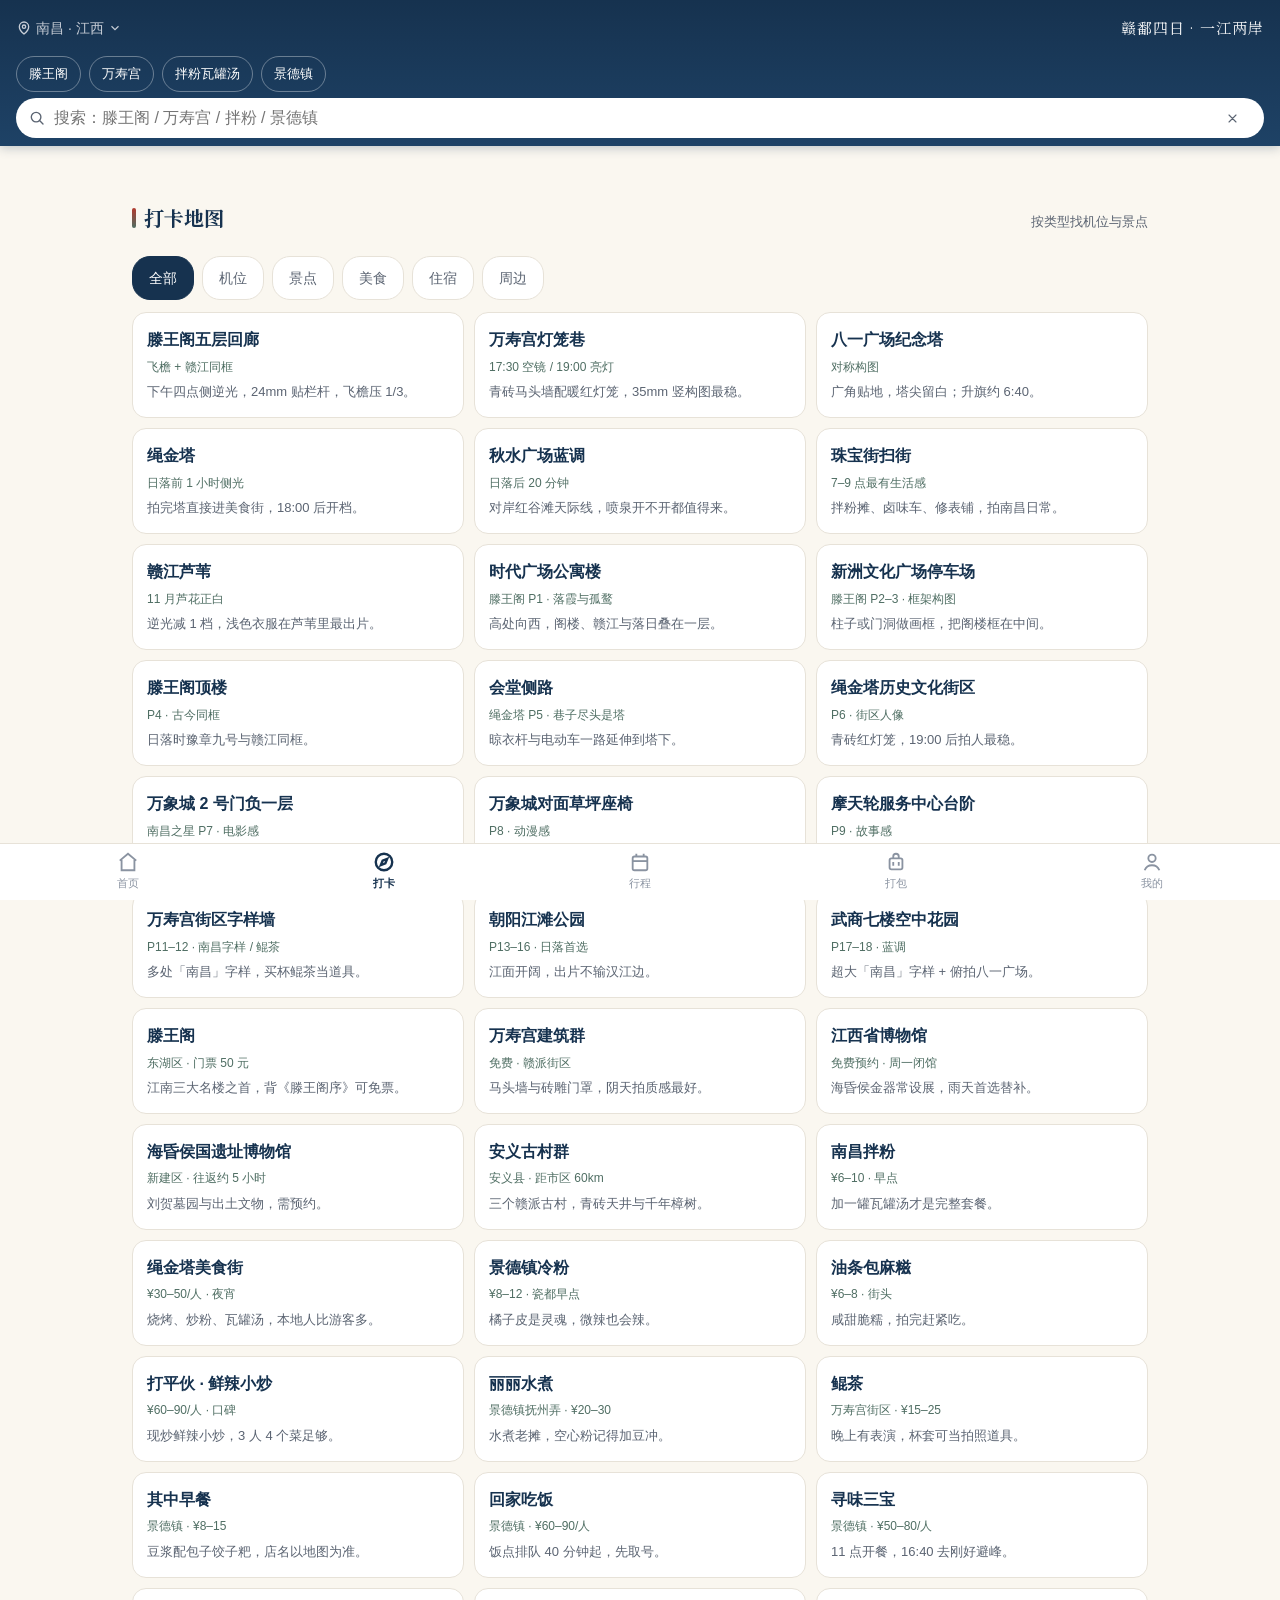
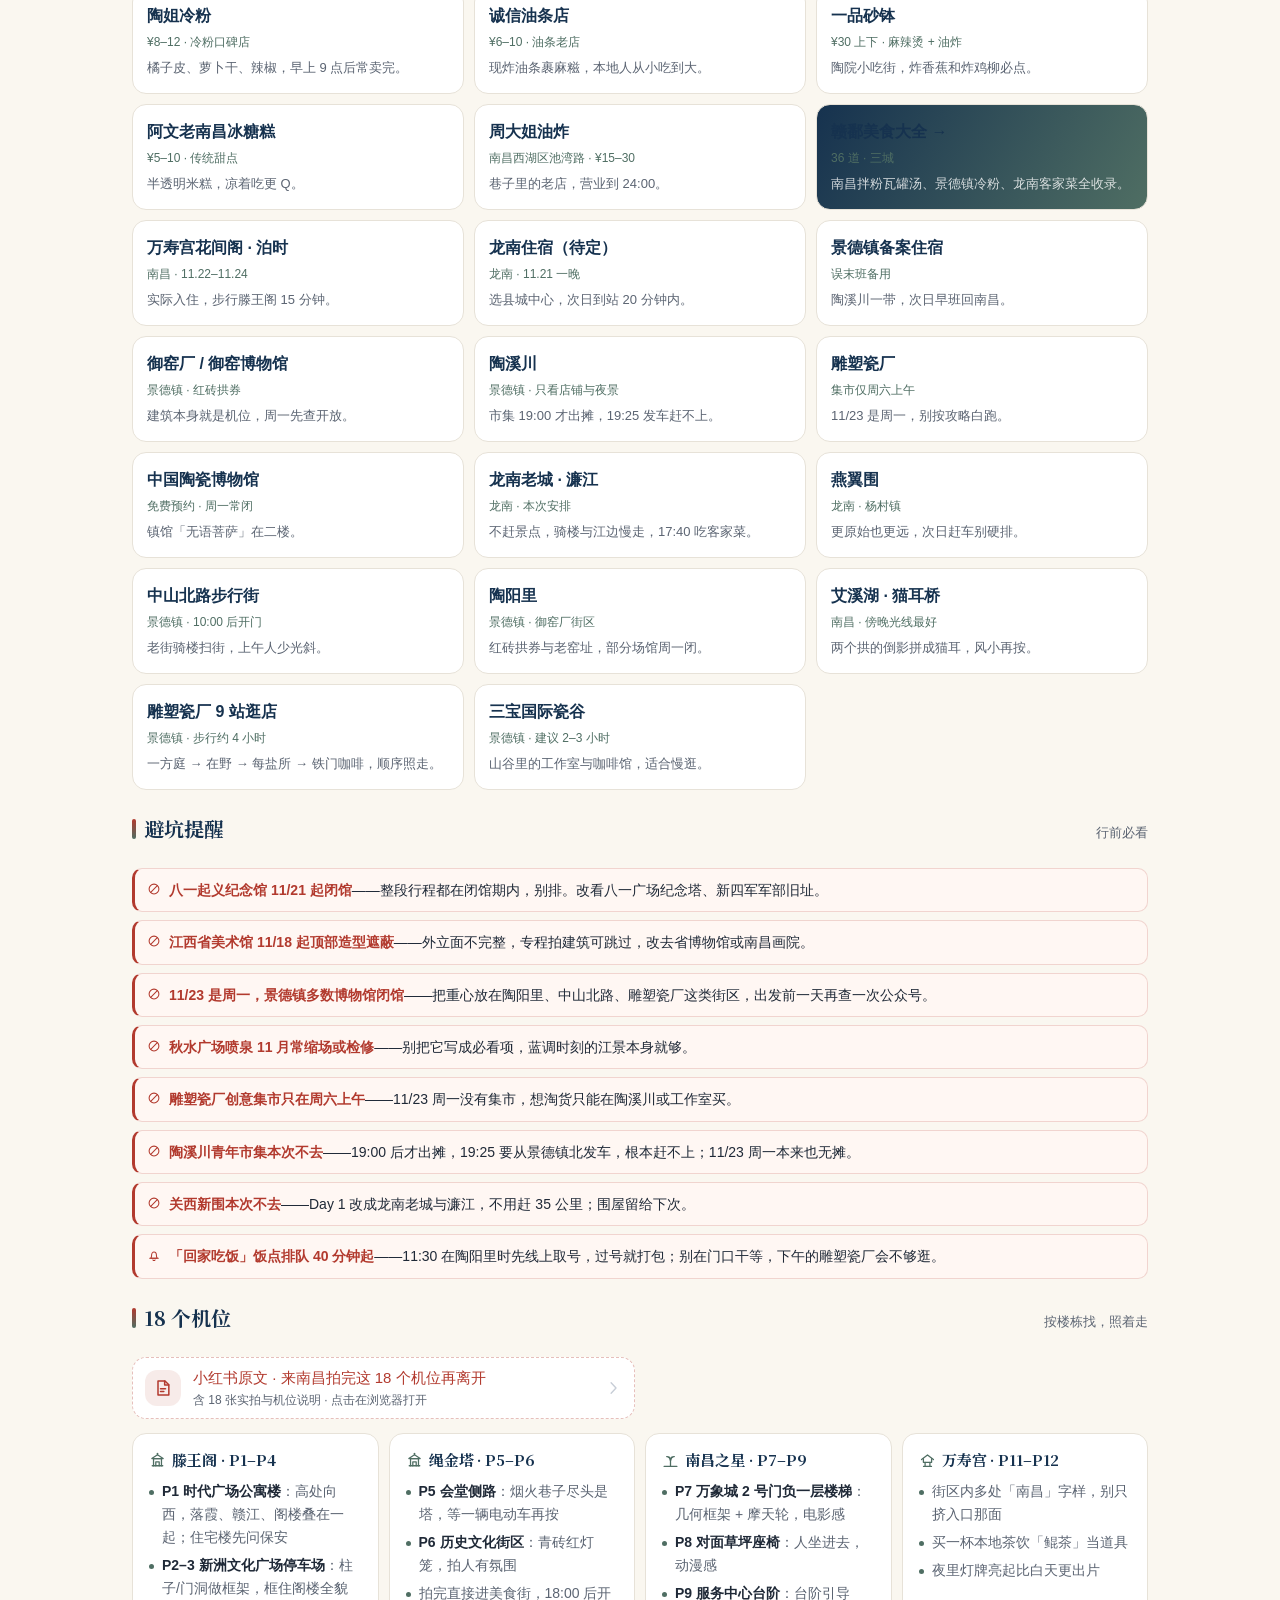
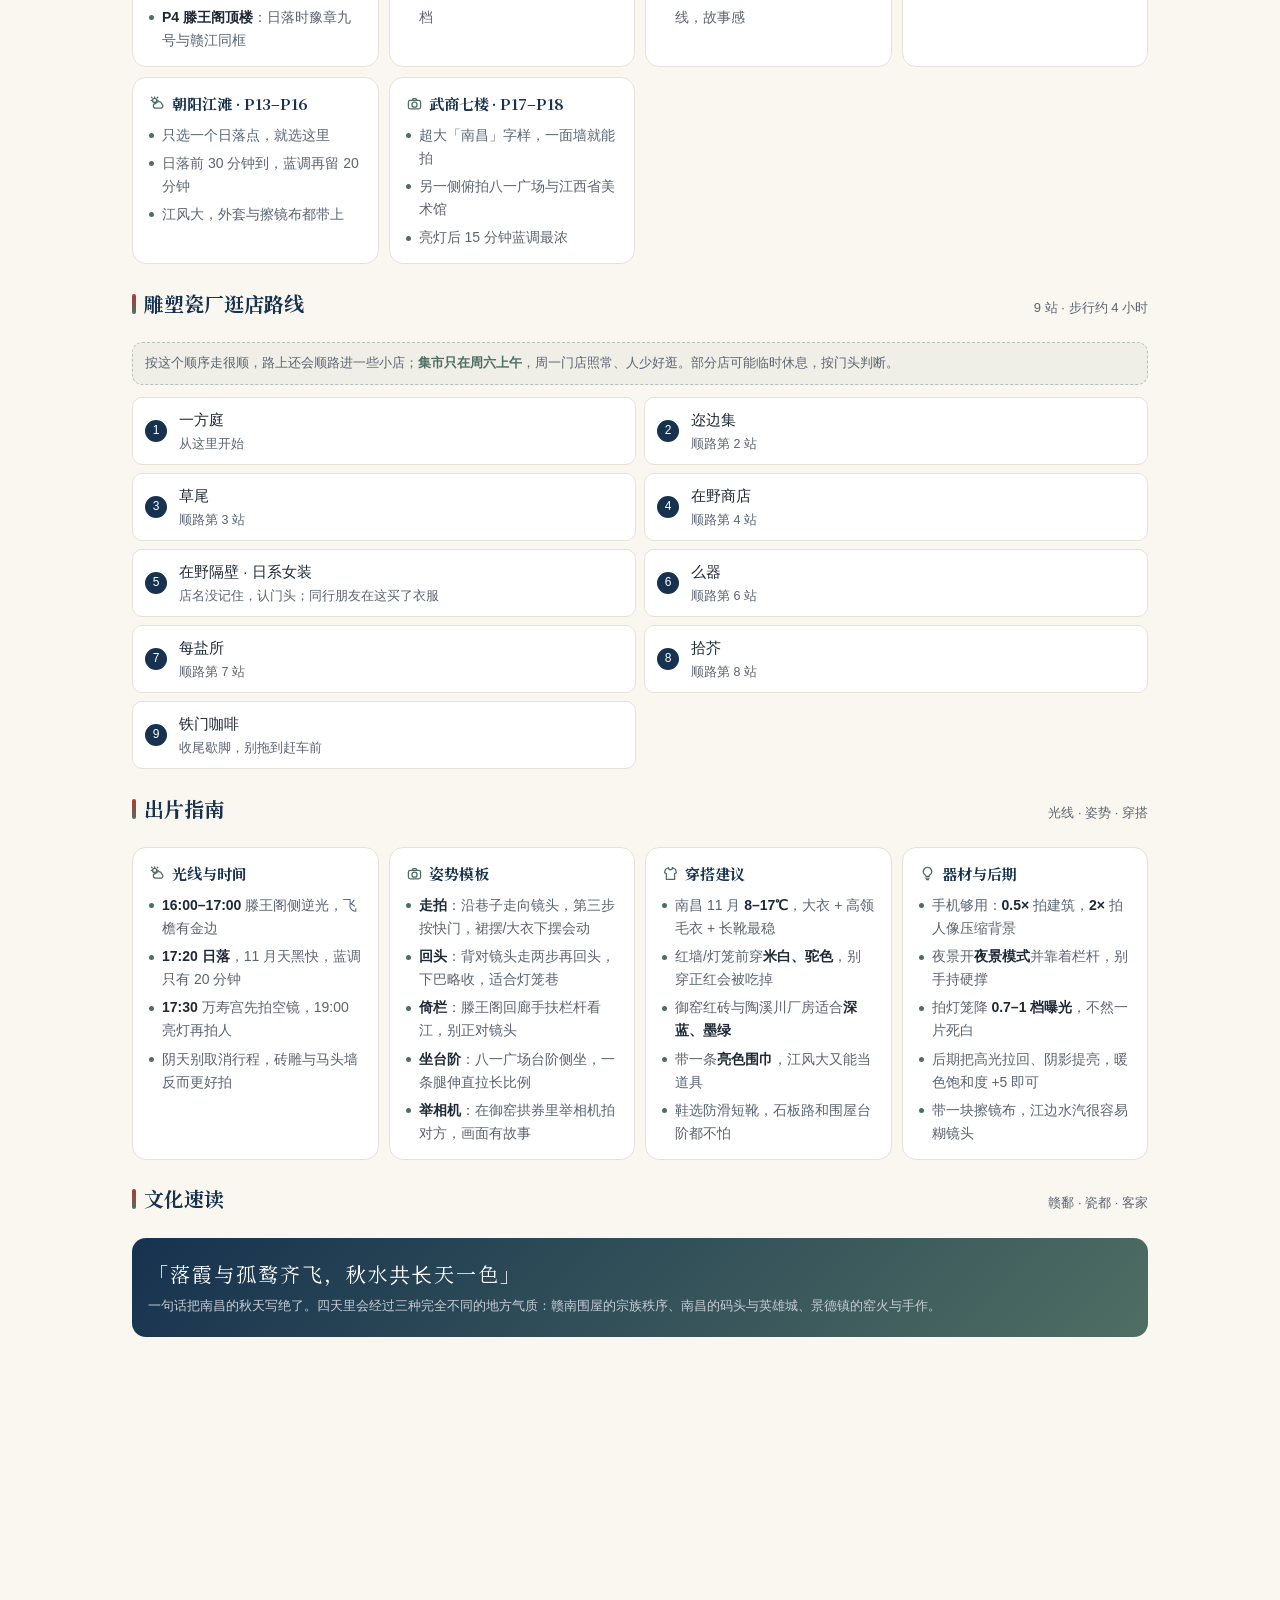
==== commit 86d09acb: "行程按新图重排：D2 滕王阁/八一亮灯/万寿宫，D3 中山北路/陶阳里/雕塑/陶溪川，D4 省博/带子街/艾溪湖 - 新增 7 条详情：中山北路、陶阳里、艾溪湖猫耳桥、鲲茶、其中早餐、回家吃饭、寻味三" ====
--- a/explore.html
+++ b/explore.html
@@ -175,6 +175,10 @@
     <button class="ex-card" data-cat="food" data-detail="f-jdz-youtiao"><b>油条包麻糍</b><i>¥6–8 · 街头</i><p>咸甜脆糯，拍完赶紧吃。</p></button>
     <button class="ex-card" data-cat="food" data-detail="f-dapinghuo" data-keywords="打平伙 鲜辣小炒 赣菜"><b>打平伙 · 鲜辣小炒</b><i>¥60–90/人 · 口碑</i><p>现炒鲜辣小炒，3 人 4 个菜足够。</p></button>
     <button class="ex-card" data-cat="food" data-detail="f-lili" data-keywords="丽丽 水煮 辣汤 串"><b>丽丽水煮</b><i>景德镇抚州弄 · ¥20–30</i><p>水煮老摊，空心粉记得加豆冲。</p></button>
+    <button class="ex-card" data-cat="food" data-detail="f-kuncha" data-keywords="鲲茶 坤茶 万寿宫 茶饮 表演"><b>鲲茶</b><i>万寿宫街区 · ¥15–25</i><p>晚上有表演，杯套可当拍照道具。</p></button>
+    <button class="ex-card" data-cat="food" data-detail="f-qizhong" data-keywords="其中早餐 景德镇 早点 豆浆"><b>其中早餐</b><i>景德镇 · ¥8–15</i><p>豆浆配包子饺子粑，店名以地图为准。</p></button>
+    <button class="ex-card" data-cat="food" data-detail="f-huijia" data-keywords="回家吃饭 景德镇 本地菜 排队"><b>回家吃饭</b><i>景德镇 · ¥60–90/人</i><p>饭点排队 40 分钟起，先取号。</p></button>
+    <button class="ex-card" data-cat="food" data-detail="f-xunwei" data-keywords="寻味三宝 景德镇 本地菜"><b>寻味三宝</b><i>景德镇 · ¥50–80/人</i><p>11 点开餐，16:40 去刚好避峰。</p></button>
     <button class="ex-card" data-cat="food" data-detail="f-jdz-taojie" data-keywords="陶姐 冷粉 景德镇"><b>陶姐冷粉</b><i>¥8–12 · 冷粉口碑店</i><p>橘子皮、萝卜干、辣椒，早上 9 点后常卖完。</p></button>
     <button class="ex-card" data-cat="food" data-detail="f-jdz-chengxin" data-keywords="诚信 油条 麻糍 景德镇"><b>诚信油条店</b><i>¥6–10 · 油条老店</i><p>现炸油条裹麻糍，本地人从小吃到大。</p></button>
     <button class="ex-card" data-cat="food" data-detail="f-jdz-yipin" data-keywords="一品 砂钵 景德镇 硬菜"><b>一品砂钵</b><i>¥30 上下 · 麻辣烫 + 油炸</i><p>陶院小吃街，炸香蕉和炸鸡柳必点。</p></button>
@@ -187,11 +191,14 @@
     <button class="ex-card" data-cat="stay" data-detail="s-jdz"><b>景德镇备案住宿</b><i>误末班备用</i><p>陶溪川一带，次日早班回南昌。</p></button>
 
     <button class="ex-card" data-cat="nearby" data-detail="p-jdz-yuyao"><b>御窑厂 / 御窑博物馆</b><i>景德镇 · 红砖拱券</i><p>建筑本身就是机位，周一先查开放。</p></button>
-    <button class="ex-card" data-cat="nearby" data-detail="p-jdz-taoxichuan"><b>陶溪川</b><i>景德镇 · 本次不去市集</i><p>市集 19:00 出摊，但 19:25 发车，赶不上。</p></button>
+    <button class="ex-card" data-cat="nearby" data-detail="p-jdz-taoxichuan"><b>陶溪川</b><i>景德镇 · 只看店铺与夜景</i><p>市集 19:00 才出摊，19:25 发车赶不上。</p></button>
     <button class="ex-card" data-cat="nearby" data-detail="p-jdz-diaosu"><b>雕塑瓷厂</b><i>集市仅周六上午</i><p>11/23 是周一，别按攻略白跑。</p></button>
     <button class="ex-card" data-cat="nearby" data-detail="p-jdz-museum"><b>中国陶瓷博物馆</b><i>免费预约 · 周一常闭</i><p>镇馆「无语菩萨」在二楼。</p></button>
     <button class="ex-card" data-cat="nearby" data-detail="p-longnan-town"><b>龙南老城 · 濂江</b><i>龙南 · 本次安排</i><p>不赶景点，骑楼与江边慢走，17:40 吃客家菜。</p></button>
     <button class="ex-card" data-cat="nearby" data-detail="p-longnan-yanyi"><b>燕翼围</b><i>龙南 · 杨村镇</i><p>更原始也更远，次日赶车别硬排。</p></button>
+    <button class="ex-card" data-cat="nearby" data-detail="p-zhongshan" data-keywords="中山北路 步行街 骑楼 扫街 景德镇"><b>中山北路步行街</b><i>景德镇 · 10:00 后开门</i><p>老街骑楼扫街，上午人少光斜。</p></button>
+    <button class="ex-card" data-cat="nearby" data-detail="p-taoyangli" data-keywords="陶阳里 御窑厂 红砖 拱券 街区"><b>陶阳里</b><i>景德镇 · 御窑厂街区</i><p>红砖拱券与老窑址，部分场馆周一闭。</p></button>
+    <button class="ex-card" data-cat="nearby" data-detail="p-aixihu" data-keywords="艾溪湖 猫耳桥 湿地 倒影"><b>艾溪湖 · 猫耳桥</b><i>南昌 · 傍晚光线最好</i><p>两个拱的倒影拼成猫耳，风小再按。</p></button>
     <button class="ex-card" data-cat="nearby" data-detail="p-jdz-diaosu-route" data-keywords="雕塑瓷厂 一方庭 迩边集 草尾 在野 么器 每盐所 拾芥 铁门咖啡"><b>雕塑瓷厂 9 站逛店</b><i>景德镇 · 步行约 4 小时</i><p>一方庭 → 在野 → 每盐所 → 铁门咖啡，顺序照走。</p></button>
     <button class="ex-card" data-cat="nearby" data-detail="p-jdz-sanbao" data-keywords="三宝 三宝村 瓷谷 工作室 咖啡馆"><b>三宝国际瓷谷</b><i>景德镇 · 建议 2–3 小时</i><p>山谷里的工作室与咖啡馆，适合慢逛。</p></button>
   </div>
@@ -201,12 +208,12 @@
   <div class="alert-list">
     <div class="alert-item"><svg class="ic" aria-hidden="true"><use href="#i-ban"/></svg><span><b>八一起义纪念馆 11/21 起闭馆</b>——整段行程都在闭馆期内，别排。改看八一广场纪念塔、新四军军部旧址。</span></div>
     <div class="alert-item"><svg class="ic" aria-hidden="true"><use href="#i-ban"/></svg><span><b>江西省美术馆 11/18 起顶部造型遮蔽</b>——外立面不完整，专程拍建筑可跳过，改去省博物馆或南昌画院。</span></div>
-    <div class="alert-item"><svg class="ic" aria-hidden="true"><use href="#i-ban"/></svg><span><b>11/23 是周一，景德镇多数博物馆闭馆</b>——把重心放在陶溪川、雕塑瓷厂、三宝这类街区，出发前一天再查一次公众号。</span></div>
+    <div class="alert-item"><svg class="ic" aria-hidden="true"><use href="#i-ban"/></svg><span><b>11/23 是周一，景德镇多数博物馆闭馆</b>——把重心放在陶阳里、中山北路、雕塑瓷厂这类街区，出发前一天再查一次公众号。</span></div>
     <div class="alert-item"><svg class="ic" aria-hidden="true"><use href="#i-ban"/></svg><span><b>秋水广场喷泉 11 月常缩场或检修</b>——别把它写成必看项，蓝调时刻的江景本身就够。</span></div>
     <div class="alert-item"><svg class="ic" aria-hidden="true"><use href="#i-ban"/></svg><span><b>雕塑瓷厂创意集市只在周六上午</b>——11/23 周一没有集市，想淘货只能在陶溪川或工作室买。</span></div>
     <div class="alert-item"><svg class="ic" aria-hidden="true"><use href="#i-ban"/></svg><span><b>陶溪川青年市集本次不去</b>——19:00 后才出摊，19:25 要从景德镇北发车，根本赶不上；11/23 周一本来也无摊。</span></div>
     <div class="alert-item"><svg class="ic" aria-hidden="true"><use href="#i-ban"/></svg><span><b>关西新围本次不去</b>——Day 1 改成龙南老城与濂江，不用赶 35 公里；围屋留给下次。</span></div>
-    <div class="alert-item"><svg class="ic" aria-hidden="true"><use href="#i-bell"/></svg><span><b>三宝村很大，建议骑电动车</b>——部分哈啰车型不允许进村，租车时先问清，再检查电量与刹车。</span></div>
+    <div class="alert-item"><svg class="ic" aria-hidden="true"><use href="#i-bell"/></svg><span><b>「回家吃饭」饭点排队 40 分钟起</b>——11:30 在陶阳里时先线上取号，过号就打包；别在门口干等，下午的雕塑瓷厂会不够逛。</span></div>
   </div>
 
   <!-- 18 个机位路线 -->
--- a/css/style.css
+++ b/css/style.css
@@ -857,3 +857,14 @@
 
 /* 口碑一般的店用灰标签：红色标签会误导成推荐 */
 .food-tag.muted { background: #7A8698; }
+
+/* ===== 行程里的景点链接（与菜名的红标签区分开，用靛蓝） ===== */
+.spot-link {
+  display: inline-block;
+  color: var(--indigo); font-weight: 500;
+  background: rgba(22,50,79,.07);
+  border-radius: 5px; padding: 1px 5px;
+  text-decoration: none;
+  transition: background-color .15s ease;
+}
+.spot-link:active { background: rgba(22,50,79,.18); }
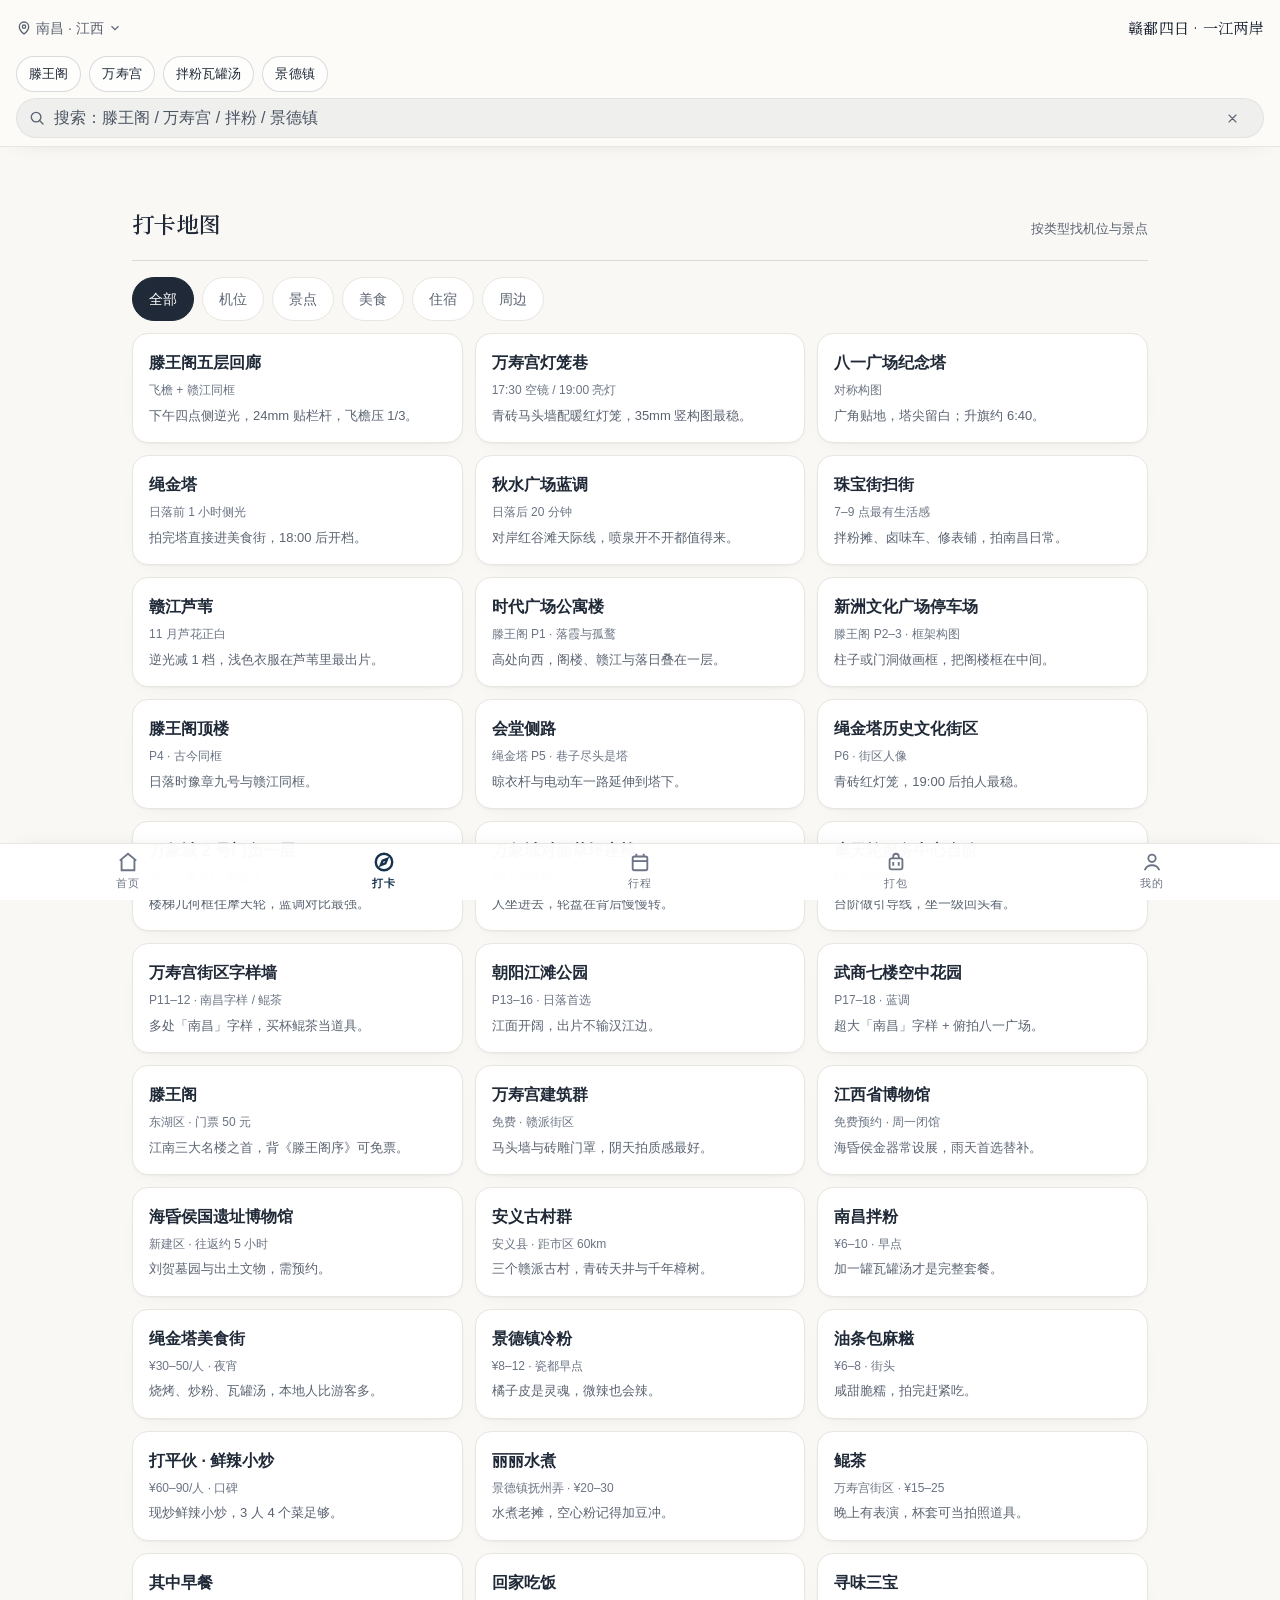
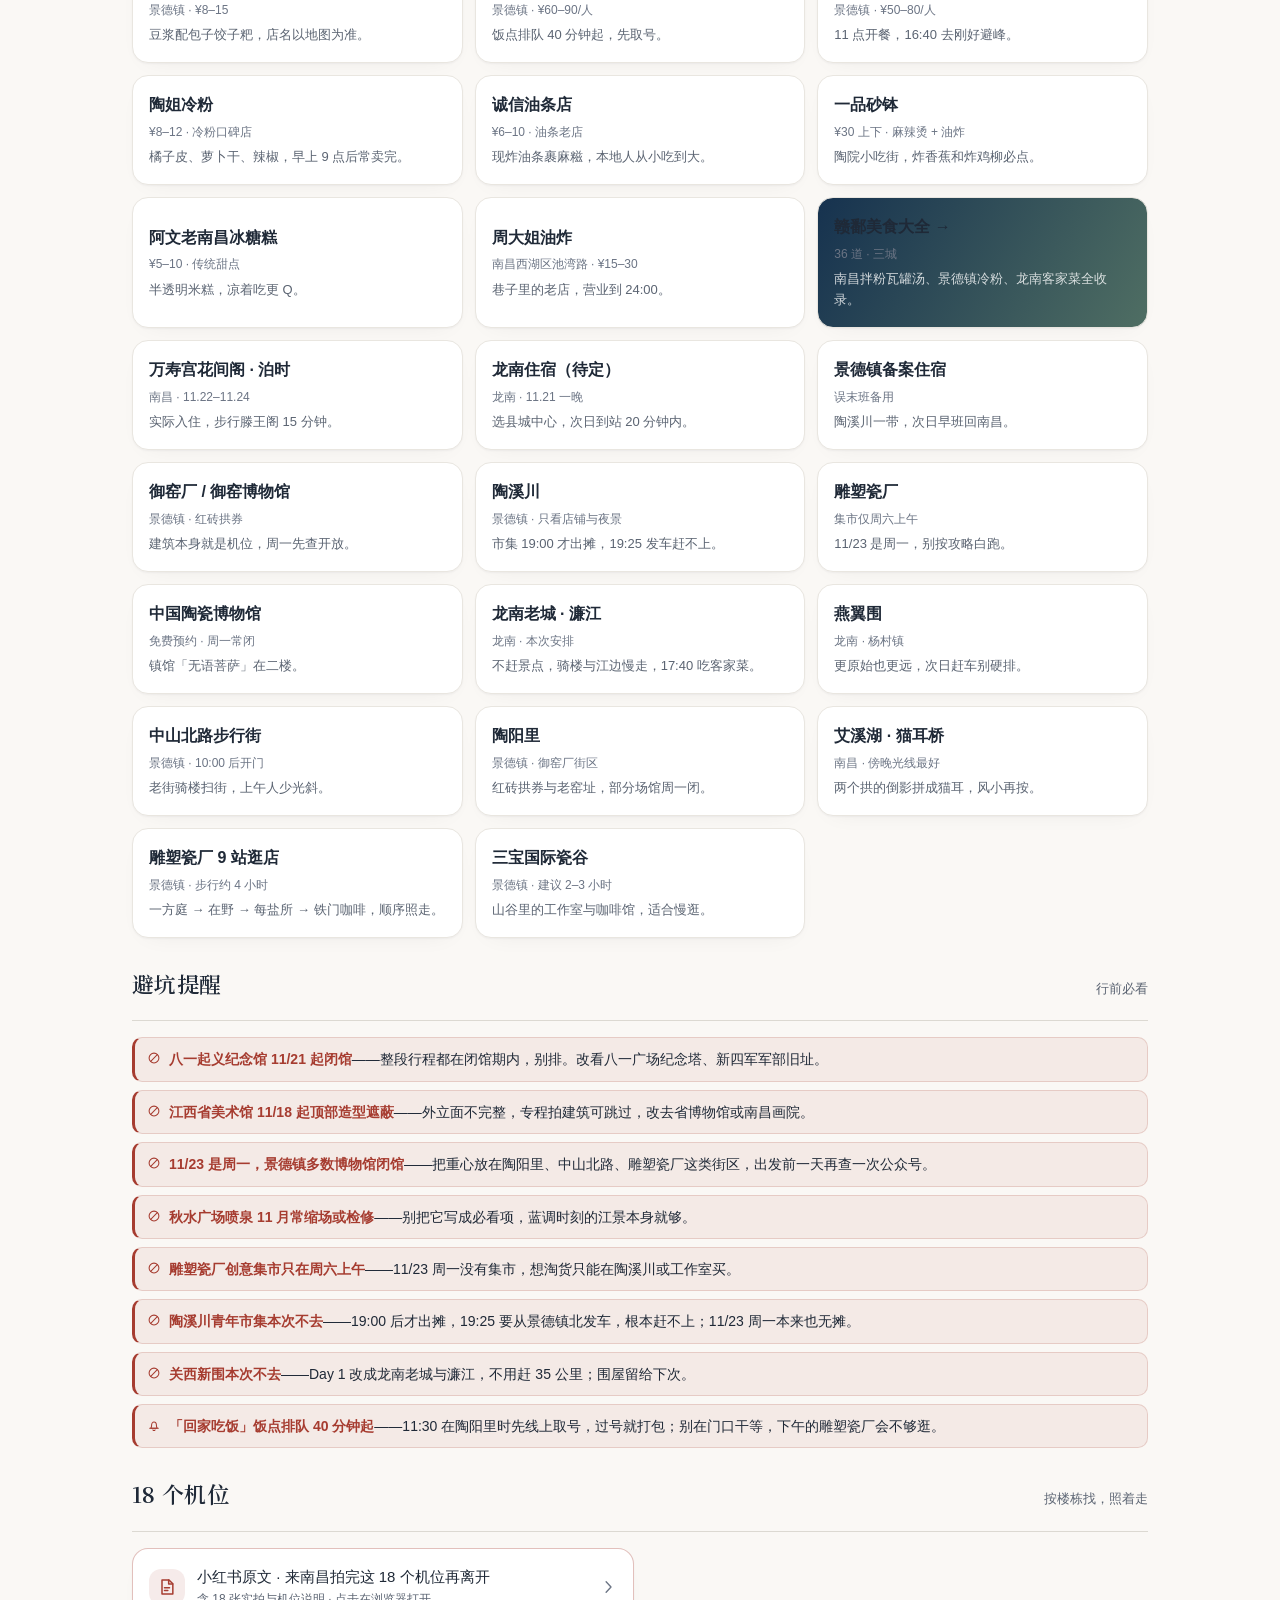
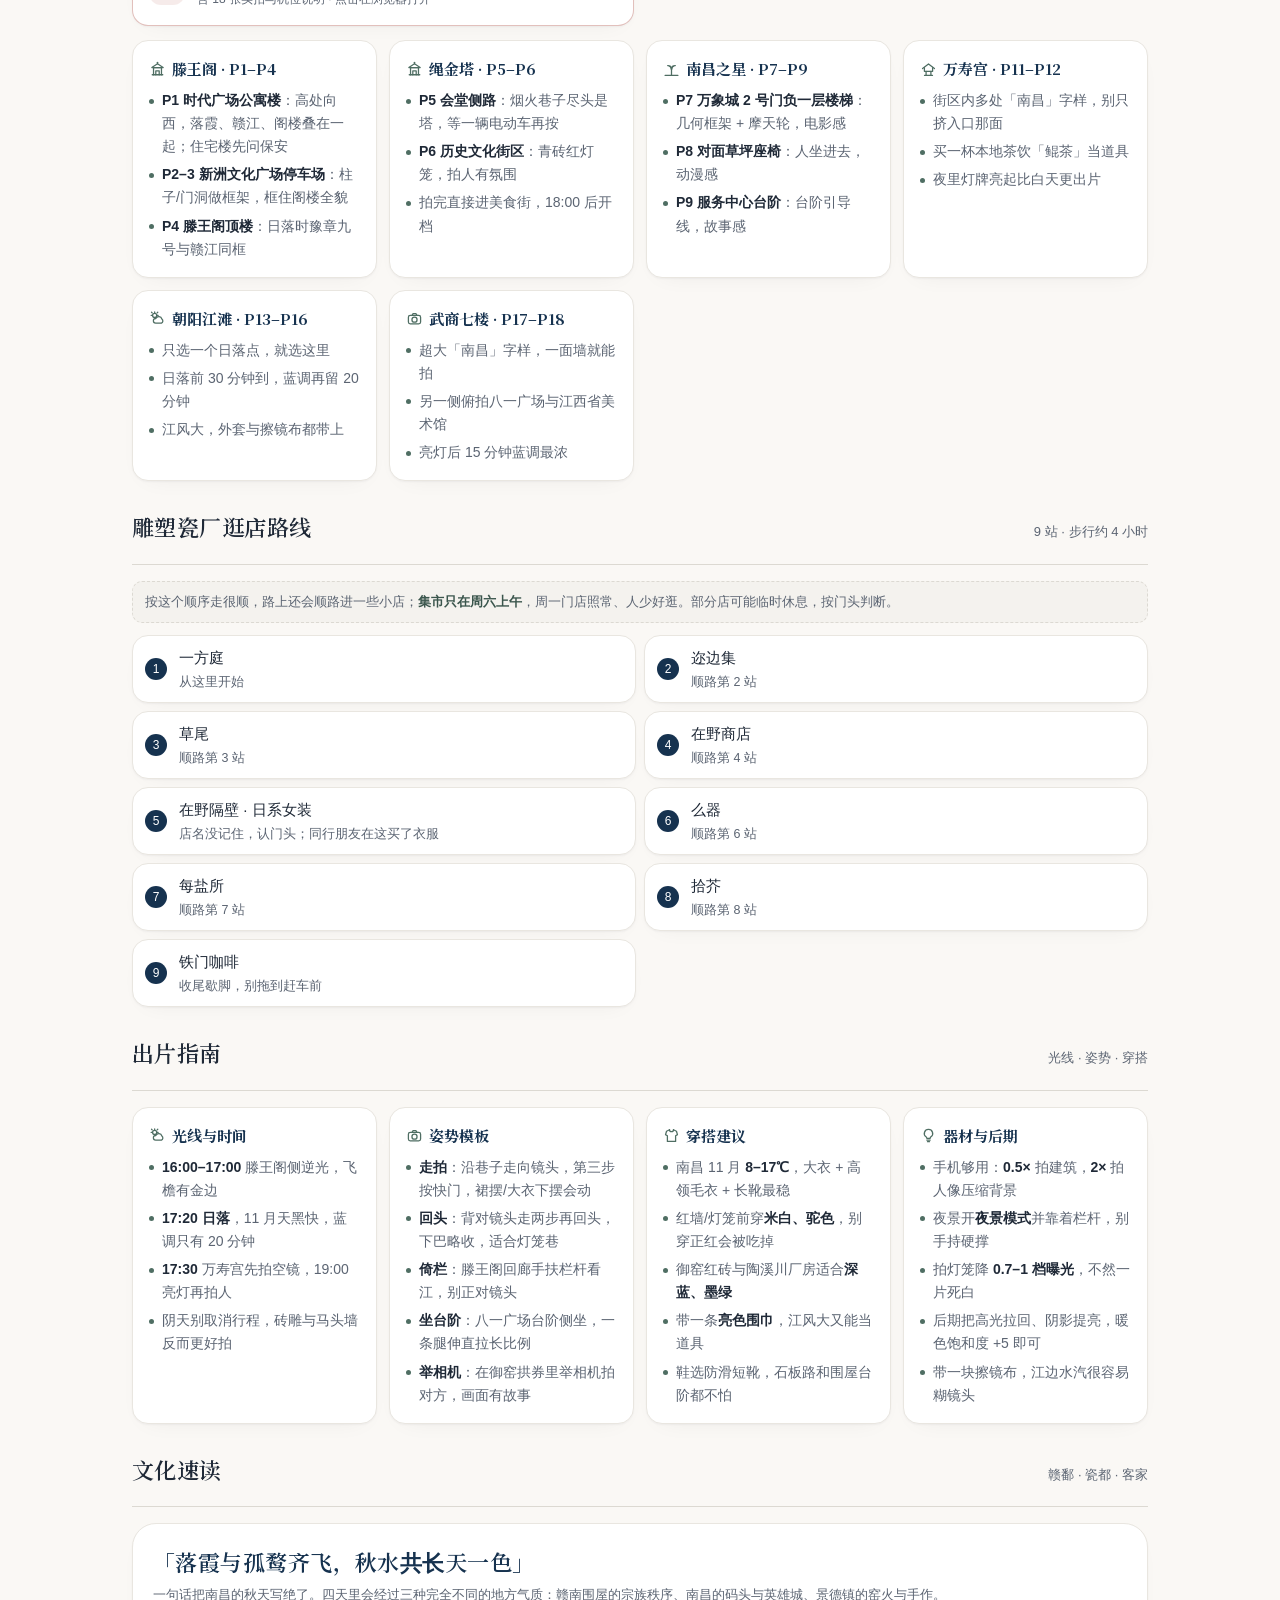
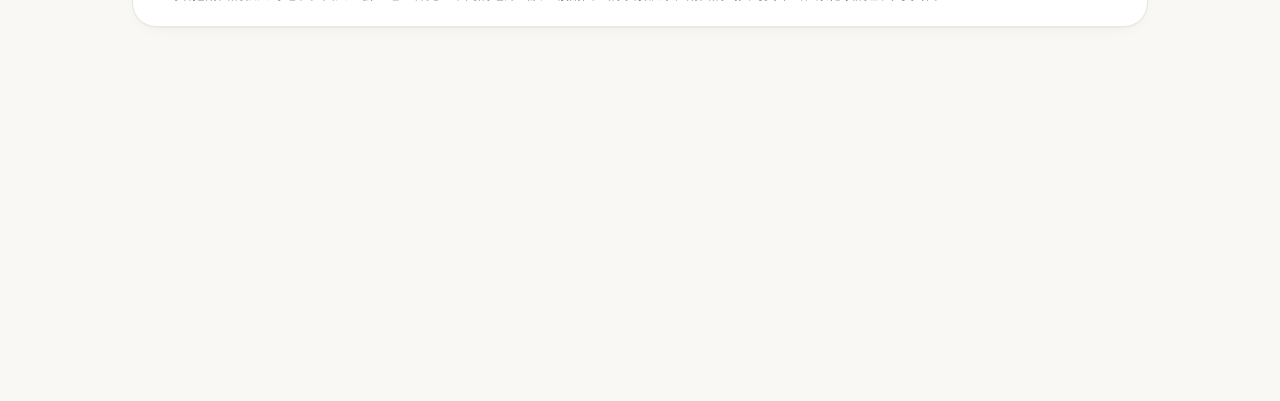
==== commit ec7893a9: "UI 重构为 Bento 极简编辑风：纸白玻璃顶栏、hairline 分割线、首卡全宽网格、对比度修复；缓存 v23" ====
--- a/explore.html
+++ b/explore.html
@@ -3,7 +3,7 @@
 <head>
 <meta charset="UTF-8">
 <meta name="viewport" content="width=device-width, initial-scale=1.0, maximum-scale=1.0, user-scalable=no, viewport-fit=cover">
-<meta name="theme-color" content="#16324F">
+<meta name="theme-color" content="#FAF8F5">
 <meta name="mobile-web-app-capable" content="yes">
 <meta name="apple-mobile-web-app-capable" content="yes">
 <meta name="apple-mobile-web-app-status-bar-style" content="black-translucent">
--- a/css/style.css
+++ b/css/style.css
@@ -17,17 +17,65 @@
 }
 
 :root {
+  /* ===== v2.0 Bento 编辑风 token（01-visual-spec §B / 02-ux-review M4） ===== */
+  /* 品牌色（B-2：降饱和「印刷标点」） */
   --indigo: #16324F;
   --teal: #4F6E63;
-  --cta: #B23A2E;
-  --silver: #C7CDD6;
-  --bg: #FAF7F0;
+  --teal-ink: #3A554C;               /* 13px 及以下青瓷色小字（白底 8.13:1） */
+  --teal-tint: rgba(79,110,99,.08);
+  --cta: #A63C30;                    /* #B23A2E → #A63C30 降饱和，白字 6.34:1 */
+  --cta-deep: #8E3227;               /* CTA 按下态（白字 7.9:1） */
+  --cta-tint: rgba(166,60,48,.07);   /* warn / alert-item 底色 */
+  --slate: #55606F;                  /* #7A8698 → #55606F，白字 3.69 → 6.39:1 */
+  --silver: #C7CDD6;                 /* 降级为纯装饰（水印/禁用勾选），不作文字色 */
+  /* 底色与灰阶（B-1） */
+  --bg: #FAF8F5;                     /* 纸白画布 */
   --ink: #1F2937;
   --ink-2: #5B6472;
-  --card: #FFFFFF;
+  --ink-3: #6B7484;                  /* 最低一级文字：只许上白面 / 次级面，禁上画布（4.45:1） */
+  --card: #FFFFFF;                   /* 旧名保留兼容 */
+  --surface: #FFFFFF;
+  --surface-2: #F4F2EE;              /* 次级面：搜索场 / 图标底座 / me-stat / pack-note */
+  --hairline: #E9E6E0;               /* 实色 hairline（1x 屏不用 rgba，§F-4） */
+  --hairline-strong: #DCD9D2;        /* 结构线 */
+  /* --line 旧名保留兼容；规范 C-7 曾写 --line-strong，统一并入 --hairline-strong（M4 冲突取主名） */
   --line: #E7E2D8;
-  --radius: 14px;
-  --pad: 16px;           /* 移动端卡片边距 16px */
+  /* 圆角（B-4） */
+  --radius: 16px;                    /* --r-md 别名，14 → 16，兼容既有 20+ 处引用 */
+  --r-xs: 8px;
+  --r-sm: 12px;
+  --r-md: 16px;
+  --r-lg: 24px;
+  --r-pill: 999px;
+  /* 间距（B-6） */
+  --pad: 16px;           /* 移动端卡片边距 16px，不动 */
+  --sp-1: 4px;
+  --sp-2: 6px;           /* 顶栏行距，进吸顶偏移公式，不动 */
+  --sp-3: 8px;
+  --sp-4: 12px;          /* 网格 gap 10 → 12 */
+  --sp-5: 16px;          /* 卡片内边距 14 → 16 */
+  --sp-6: 20px;
+  --sp-7: 28px;
+  --sp-8: 48px;
+  /* 字阶 / 字距变量（M4：规范 C-1 引用的 --fs-3xs / --fs-nano / --ls-base / --ls-wide 全部补全，防回落 16px） */
+  --fs-nano: 11px;
+  --fs-micro: 12px;
+  --fs-3xs: 12.5px;
+  --fs-2xs: 13px;
+  --fs-xs: 14px;
+  --fs-body: 16px;
+  --ls-base: .01em;      /* 13px 以下小字字距（B-5）；正文 16px 一律 0 */
+  --ls-wide: .05em;      /* Nano 级全大写式小标签（Tab / 徽标） */
+  /* 阴影阶（B-3：全部中性投影，彩色投影禁用） */
+  --sh-1: 0 1px 2px rgba(16,24,40,.04), 0 8px 24px -16px rgba(16,24,40,.10);
+  --sh-2: 0 2px 4px rgba(16,24,40,.05), 0 18px 44px -24px rgba(16,24,40,.16);
+  --sh-panel: 0 24px 64px -24px rgba(16,24,40,.28);
+  --sh-press: inset 0 1px 3px rgba(16,24,40,.10);
+  /* 动效（B-7：唯一主曲线 expo-out，不做弹性回弹） */
+  --ease-out: cubic-bezier(.16,1,.3,1);
+  --dur-press: 120ms;
+  --dur: 200ms;
+  --dur-panel: 320ms;
   /* 标题字体：Noto Serif SC 由页面异步加载；未到货前用系统宋体兜底，避免字体切换时版式跳动 */
   --font-title: "Noto Serif SC", "Source Han Serif SC", "Songti SC", "SimSun", serif;
   --font-body: "PingFang SC", "Noto Sans SC", "Microsoft YaHei", sans-serif;
@@ -667,7 +715,8 @@
 #topBtn:active { transform: scale(.94); }
 
 /* ===== 可访问性 ===== */
-:focus-visible { outline: 3px solid var(--teal); outline-offset: 2px; border-radius: 4px; }
+/* M5: 去掉 border-radius:4px——它会覆盖胶囊按钮自身的 --r-pill，键盘聚焦时形状跳变；outline 跟随元素圆角即可 */
+:focus-visible { outline: 2px solid var(--indigo); outline-offset: 2px; }
 @media (prefers-reduced-motion: reduce) {
   html { scroll-behavior: auto; }
   *, *::before, *::after { animation: none !important; transition: none !important; }
@@ -868,3 +917,448 @@
   transition: background-color .15s ease;
 }
 .spot-link:active { background: rgba(22,50,79,.18); }
+
+/* ============================================================
+   v2.0 Bento Grid 极简编辑风 · 覆盖层（追加在文件末尾，靠源顺序赢过旧规则）
+   依据：outputs/ui-refresh/01-visual-spec.md §C/§D + 02-ux-review M1–M11
+   红线自查：顶栏无 border / 吸顶偏移 -56/-98 未动 / .hscroll 三件套等值 /
+   按钮 inline-flex 三件套未动 / toast transform 机制未动 / 无 !important 强改内联卡
+   ============================================================ */
+
+/* ---- 全局（§C-14 / 建议项4） ---- */
+body { letter-spacing: 0; }                          /* 正文 16px 中文不加字距（B-5 纪律） */
+
+/* ---- C-0 卡片族公共配方（M2/M3 修订版） ----
+   M3: .shop-route li（padding 10px 12px 10px 46px，编号圆点布局）与 .fav-row（64px 行高）
+   不在此块覆盖 padding，单独拆到下面无 padding 的组里 */
+.route-card, .craft-card, .food-item, .note-card,
+.ex-card, .cul-card, .pack-card, .guide-card,
+.plan-card, .me-item, .me-row {
+  background: var(--surface);
+  border: 1px solid var(--hairline);
+  border-radius: var(--r-md);                        /* 16px，Bento 格子圆角统一 */
+  padding: var(--sp-5);                              /* 14 → 16px */
+  box-shadow: var(--sh-1);
+  transition: box-shadow var(--dur) var(--ease-out),
+              border-color var(--dur) var(--ease-out),
+              transform var(--dur-press) var(--ease-out);
+}
+/* M3 拆分组：只要卡片外观，不动 padding（原值差异保留） */
+.fav-row, .shop-route li, .wx-item {
+  background: var(--surface);
+  border: 1px solid var(--hairline);
+  border-radius: var(--r-md);
+  box-shadow: var(--sh-1);
+  transition: box-shadow var(--dur) var(--ease-out),
+              border-color var(--dur) var(--ease-out),
+              transform var(--dur-press) var(--ease-out);
+}
+
+/* 状态规范：hover 抬起（仅精确指针） */
+@media (hover:hover) and (pointer:fine) {
+  .route-card:hover, .craft-card:hover, .food-item:hover, .note-card:hover,
+  .ex-card:hover, .cul-card:hover, .pack-card:hover, .guide-card:hover,
+  .plan-card:hover, .me-item:hover, .me-row:hover, .fav-row:hover, .wx-item:hover {
+    box-shadow: var(--sh-2);
+    border-color: var(--hairline-strong);
+    transform: translateY(-1px);
+  }
+}
+/* 按下：下沉 + hairline 加深，替代旧 opacity:.82
+   M2: 显式 opacity:1 一次性覆盖旧规则（.dest-card:active…{opacity:.82} 与 .fav-row:active{opacity:.82}），
+   半透明白卡在纸面画布上等于"卡片消失"，反馈方向是错的 */
+.dest-card:active, .route-card:active, .craft-card:active, .food-item:active,
+.note-card:active, .ex-card:active, .cul-card:active, .guide-card:active,
+.plan-card:active, .me-item:active, .me-row:active, .fav-row:active,
+.shop-route li:active {
+  transform: scale(.985);
+  box-shadow: var(--sh-press);
+  border-color: var(--hairline-strong);
+  opacity: 1;                                        /* M2 */
+}
+.me-item:active { background: var(--surface); }      /* 覆盖旧的青瓷淡底，压感走 scale+inset 阴影 */
+.me-row:active   { background: var(--surface-2); }
+.pack-card li:active { background: var(--surface-2); }  /* 勾选行按下反馈（li 是可点元素） */
+
+/* ---- C-1 导航壳：顶栏近白玻璃 + 墨字（全站唯一 backdrop-filter） ----
+   ⚠️ padding / top 偏移一个字符不改（B-8 守恒公式）；hairline 只走 box-shadow，禁 border-top */
+.topbar {
+  position: sticky; top: 0; z-index: 50;
+  background: rgba(252,251,249,.88);
+  -webkit-backdrop-filter: blur(14px) saturate(130%);
+  backdrop-filter: blur(14px) saturate(130%);
+  color: var(--ink);
+  padding: calc(6px + env(safe-area-inset-top)) var(--pad) 8px;
+  box-shadow: 0 1px 0 var(--hairline), 0 8px 24px -20px rgba(16,24,40,.25);
+}
+/* M8: 不支持 backdrop-filter 的环境自动降级为近实底，避免文字与滚动内容锐利透出 */
+@supports not ((backdrop-filter: blur(1px)) or (-webkit-backdrop-filter: blur(1px))) {
+  .topbar { background: rgba(252,251,249,.97); }
+}
+.topbar-title { color: var(--ink); opacity: 1; letter-spacing: .02em; }
+.loc-btn { color: var(--ink-2); }
+.loc-btn:active { color: var(--ink); background: rgba(31,41,55,.06); border-radius: var(--r-pill); }
+
+/* iOS 式内嵌浅灰搜索场（height:40px 不动，进偏移公式） */
+.search-wrap {
+  margin-top: 6px;
+  height: 40px;
+  border-radius: var(--r-pill);
+  background: rgba(31,41,55,.055);
+  box-shadow: inset 0 0 0 1px rgba(31,41,55,.06);
+}
+/* M6: placeholder 用 #4B5563——--ink-2 在暗照片玻璃合成底 #D9D9D8 上仅 4.22:1，不达标 */
+#searchInput::placeholder { color: #4B5563; opacity: 1; }
+.search-ico, .search-clear { color: var(--ink-2); }
+
+/* 热词胶囊（36px 不动；无外投影——.hot-chips overflow-x:auto 会裁出硬边） */
+.hot-chips button,
+.hot-chips .chip-link {
+  min-height: 36px;
+  padding: 0 12px;
+  border: 1px solid rgba(31,41,55,.16);
+  border-radius: var(--r-pill);
+  background: rgba(255,255,255,.62);
+  color: var(--ink);                                 /* ink-2 在暗照片 worst case 不稳，留安全边际 */
+  font-size: var(--fs-3xs);                          /* M4: token 补全，12.5px 不回落 */
+  letter-spacing: var(--ls-base);
+}
+.hot-chips button:active,
+.hot-chips .chip-link:active { background: rgba(31,41,55,.08); border-color: rgba(31,41,55,.28); }
+
+/* 底部 Tab：浅色、无 blur（底栏永不做 blur） */
+.tabbar {
+  background: rgba(255,255,255,.98);
+  border-top: 1px solid var(--hairline);             /* 底栏无偏移公式，可用 border */
+  box-shadow: 0 -8px 24px -20px rgba(16,24,40,.18);
+  contain: layout paint;
+}
+.tab {
+  color: var(--ink-3);                               /* 3.10 → 4.71:1（E-6） */
+  font-size: var(--fs-nano);                         /* M4: 11px 不回落 16px */
+  letter-spacing: var(--ls-wide);
+  transition: color var(--dur) var(--ease-out);
+}
+.tab svg { transition: transform var(--dur-press) var(--ease-out); }
+.tab:active { background: rgba(31,41,55,.06); border-radius: var(--r-sm); }
+.tab:active svg { transform: translateY(-1px); }
+.tab.active { color: var(--indigo); font-weight: 600; }
+
+/* ---- C-2 Banner：照片 + 纸色白雾 + 墨字 ----
+   ⚠️ 三个 stop 的透明度不得调淡（.banner-sub 13px 靠 α≥.92 达 4.5:1） */
+.banner { border-radius: var(--r-lg); box-shadow: var(--sh-1); }   /* 14 → 24，hero 级 */
+.banner-text {
+  padding: var(--sp-5);
+  background: linear-gradient(180deg,
+      rgba(251,249,246,0)   38%,
+      rgba(251,249,246,.90) 66%,
+      rgba(251,249,246,.98) 92%);
+  color: var(--ink);
+  text-shadow: none;                                 /* 白雾自足，墨字不需要 */
+}
+.banner-text h1 { font-size: 34px; line-height: 1.16; letter-spacing: .01em; font-weight: 700; }
+.banner-sub { color: var(--ink-2); margin-top: var(--sp-1); }
+.banner-tag {
+  background: rgba(255,255,255,.94);
+  border: 1px solid var(--hairline);
+  color: var(--ink);                                 /* 原红底撤销 */
+  border-radius: var(--r-pill); padding: 3px 10px;
+}
+.cd-chip {
+  background: rgba(255,255,255,.94);
+  border: 1px solid var(--hairline);
+  color: var(--ink-2);
+  border-radius: var(--r-pill); padding: 3px 10px;
+}
+
+/* ---- C-3 区块标题：渐变竖条删除，改通栏 hairline 长线 ---- */
+.sec-head { margin: var(--sp-7) 0 16px; position: relative; padding-bottom: 10px; }
+.sec-head::after {
+  content: ""; position: absolute; left: 0; right: 0; bottom: 0;
+  height: 1px; background: var(--hairline-strong);
+}
+.sec-head h2 {
+  font-size: 22px; font-weight: 600; letter-spacing: .02em; color: var(--ink);
+  padding-left: 0;                                   /* 竖条占位一并清掉 */
+}
+.sec-head h2::before { content: none; }              /* ⚠️ 旧渐变竖条必须显式关闭 */
+.sec-link { color: var(--teal-ink); }
+.sec-link:active { color: var(--indigo); }           /* 建议项5: 按下加深而非变浅 */
+.sec-sub { color: var(--ink-2); }                    /* 画布上 ink-3 只有 4.45:1（B-1 ⚠），保持 ink-2 */
+.sec-more { margin-top: var(--sp-4); }
+
+/* ---- C-4 目的地横滑卡：图片卡 hairline 走外描边 box-shadow（inset 会被 img 盖住） ---- */
+.dest-card {
+  border-radius: var(--r-md);
+  background: var(--surface);
+  box-shadow: 0 0 0 1px var(--hairline), var(--sh-1);
+  transition: box-shadow var(--dur) var(--ease-out), transform var(--dur-press) var(--ease-out);
+}
+.dest-card:active {
+  transform: scale(.985); opacity: 1;
+  box-shadow: 0 0 0 1px var(--hairline-strong), var(--sh-press);
+}
+.dest-badge {
+  background: rgba(255,255,255,.92);
+  border: 1px solid var(--hairline);
+  color: var(--ink-2);                               /* 11px 暗照片 5.20:1 */
+  border-radius: var(--r-pill); padding: 3px 8px;
+}
+.dest-card h3 { font-size: 16px; letter-spacing: .01em; color: var(--ink); }
+.dest-card p  { color: var(--ink-2); }
+/* D-4 flex 版 Bento：首卡（滕王阁）放大，只动 flex-basis，.hscroll 三件套一字不动 */
+.dest-card:first-child { flex-basis: 78%; }
+
+/* D-1 目的地横滑三件套允许只改 padding-bottom：给阴影留落地空间 */
+.hscroll { padding-bottom: 14px; }
+
+/* ---- C-5 主题路线 / 机位 / 美食 / 游记 ---- */
+.route-card h3 { letter-spacing: .01em; }
+.route-num { font-weight: 700; }
+.route-num.r2 { color: var(--teal-ink); }
+.route-num.r4 { color: var(--slate); }               /* --silver 1.60:1 ❌ → 6.39 ✅（E-6） */
+.craft-card h3 { font-size: 15px; color: var(--ink); }
+.craft-card p  { color: var(--ink-2); }
+.food-item { padding: var(--sp-4) var(--sp-5); }     /* 10/12 → 12/16 */
+.food-item img, .food-ic { border-radius: var(--r-sm); }
+.food-ic { background: var(--surface-2); color: var(--teal-ink); }
+.food-item h3 { color: var(--ink); }
+.food-item p  { color: var(--ink-2); }
+.food-tag { background: var(--cta); color: #fff; border-radius: var(--r-pill); }
+.food-tag.muted { background: var(--slate); }        /* 3.69 → 6.39:1（E-6） */
+.note-card h3 { color: var(--ink); }
+.note-card p  { color: var(--ink-2); }
+.note-meta { color: var(--teal-ink); background: var(--teal-tint); }
+
+/* ---- C-6 行程时间线 ---- */
+.day-card { padding: var(--sp-5); }
+.day-card::after {   /* 砖雕锯齿水印保留（品牌记忆点），收敛到 6px / 更低 alpha */
+  height: 6px;
+  background: repeating-linear-gradient(90deg,
+    rgba(22,50,79,.07) 0 10px, transparent 10px 20px,
+    rgba(166,60,48,.07) 20px 30px, transparent 30px 40px);
+}
+.day-head h3 { color: var(--ink); }
+.day-badge { border-radius: var(--r-sm); font-variant-numeric: tabular-nums; background: var(--indigo); }
+.day-badge.d2 { background: var(--teal-ink); }
+.day-badge.d3 { background: var(--cta); }
+.day-badge.d4 { background: var(--slate); }          /* 3.69 → 6.39:1（E-6） */
+.stop-list li { border-top: 1px solid var(--hairline); }   /* dashed → 实线，编辑风不要虚线 */
+.stop-list .t { color: var(--teal-ink); }
+.stop-list b  { color: var(--ink); font-weight: 600; }
+.stop-list p  { color: var(--ink-2); }
+.stop-list li.eat { background: rgba(166,60,48,.05); border-top-color: rgba(166,60,48,.14); }  /* 建议项4: 旧 CTA 色残留 */
+.train-line { background: var(--surface-2); border: 1px solid var(--hairline); border-radius: var(--r-sm); }
+.train-line .tr-no { font-variant-numeric: tabular-nums; }
+
+/* ---- C-7 打包清单 ---- */
+.pack-card h3 { color: var(--ink); }
+.pack-card li { border-top: 1px solid var(--hairline); }
+/* 复选框描边是非文字边界，需 ≥3:1：--hairline-strong(1.25:1) 只是装饰线，这里用 #7A8698（3.53:1，E-5） */
+.pack-card li::before { border: 2px solid #7A8698; }
+.pack-card li.done { color: var(--ink-3); }          /* 2.55 → 4.71:1（E-6） */
+.pack-card.warn { background: var(--cta-tint); border-color: rgba(166,60,48,.25); }
+.pack-card.tip  { background: var(--teal-tint); border-color: rgba(79,110,99,.25); }
+.pack-note { background: var(--surface-2); border: 1px dashed var(--hairline-strong); }
+.pack-note b { color: var(--teal-ink); }
+
+/* ---- C-8 「我的」页：渐变深底撤销 → 白卡 ---- */
+.me-hero {
+  background: var(--surface);
+  border: 1px solid var(--hairline);
+  border-radius: var(--r-lg);                        /* 24px，hero 级 */
+  padding: var(--sp-6);
+  box-shadow: var(--sh-1);
+  color: var(--ink);
+}
+.me-hero h2 { font-size: 20px; letter-spacing: .01em; color: var(--ink); }
+.me-hero-meta { color: var(--ink-2); }
+.me-avatar { background: var(--surface-2); color: var(--teal); border-radius: var(--r-md); }
+.me-stat  { background: var(--surface-2); border-radius: var(--r-sm); }
+.me-stat b  { font-size: 18px; color: var(--ink); font-variant-numeric: tabular-nums; }
+.me-stat i  { color: var(--ink-2); }                 /* --silver 2.9:1 ❌（E-6） */
+.me-item b, .me-row b { color: var(--ink); }
+.me-item i, .me-row i { color: var(--ink-2); }
+.me-row .ic-go { color: var(--ink-3); }
+.me-ico, .me-ic { background: var(--teal-tint); color: var(--teal-ink); }
+.me-row.danger .me-ic { background: rgba(166,60,48,.10); color: var(--cta); }  /* 建议项4 */
+.fav-btn.on { background: rgba(166,60,48,.10); }    /* 建议项4 */
+.ref-row { border-color: rgba(166,60,48,.32); }     /* 建议项4 */
+.ref-row .me-ic { background: rgba(166,60,48,.10); color: var(--cta); }
+.eat-link { background: rgba(166,60,48,.09); }      /* 建议项4 */
+.eat-link:active { background: rgba(166,60,48,.22); }
+
+/* ---- C-9 按钮：三件套 + nowrap 原样保留（硬约束），只换外观 ---- */
+.btn-cta {
+  display: inline-flex; align-items: center; justify-content: center;
+  text-align: center; white-space: nowrap;
+  background: var(--cta); color: #fff;
+  border-radius: var(--r-pill);
+  padding: 0 20px; min-height: 44px; font-size: 15px; font-weight: 600;
+  box-shadow: 0 1px 2px rgba(16,24,40,.08);          /* 彩色投影撤销（B-3） */
+  transition: background-color var(--dur) var(--ease-out), transform var(--dur-press) var(--ease-out);
+}
+.btn-cta:active { background: var(--cta-deep); transform: scale(.97); box-shadow: var(--sh-press); }
+.btn-ghost {
+  display: inline-flex; align-items: center; justify-content: center;
+  text-align: center; white-space: nowrap;
+  border: 1px solid rgba(31,41,55,.18); color: var(--ink);
+  border-radius: var(--r-pill);
+  padding: 0 16px; min-height: 44px; font-size: 14px;
+  background: var(--surface);
+  transition: background-color var(--dur) var(--ease-out), border-color var(--dur) var(--ease-out);
+}
+.btn-ghost:active { background: rgba(31,41,55,.06); border-color: rgba(31,41,55,.30); }
+/* 注意：.consult .btn-cta 的 13px/16px 覆盖（特异性更高）不受此处影响 */
+
+/* ---- C-10 咨询条：渐变撤销 → 白卡，CTA 保持朱红 ---- */
+.consult {
+  margin-top: var(--sp-7);
+  background: var(--surface);
+  border: 1px solid var(--hairline);
+  border-radius: var(--r-lg);
+  padding: var(--sp-6);
+  box-shadow: var(--sh-1);
+  color: var(--ink);
+}
+.consult h3 { font-size: 17px; letter-spacing: .01em; }
+.consult p  { color: var(--ink-2); }
+
+/* ---- C-11 探索页 ---- */
+.explore-tabs button {
+  border: 1px solid var(--hairline); background: var(--surface);
+  border-radius: var(--r-pill); color: var(--ink-2);
+  transition: background-color var(--dur) var(--ease-out), color var(--dur) var(--ease-out), border-color var(--dur) var(--ease-out);
+}
+.explore-tabs button:active { background: rgba(31,41,55,.06); }
+.explore-tabs button.active { background: var(--ink); border-color: var(--ink); color: #fff; }  /* 墨色选中胶囊 14.68:1 */
+.ex-card b { color: var(--ink); }
+.ex-card i { color: var(--ink-3); }                  /* 减彩：teal → 墨灰（白底 4.71 ✅） */
+.ex-card p { color: var(--ink-2); }
+
+/* ---- C-12 详情浮层（@keyframes slideUp 两套版本均不动，只换 animation 参数） ---- */
+.detail-mask { background: rgba(31,41,55,.45); }
+.detail-panel {
+  background: var(--surface);
+  border-radius: var(--r-lg) var(--r-lg) 0 0;        /* 20 → 24 */
+  box-shadow: var(--sh-panel);
+  animation: slideUp var(--dur-panel) var(--ease-out);
+}
+.detail-close {
+  background: rgba(255,255,255,.94);
+  border: 1px solid var(--hairline);
+  box-shadow: var(--sh-1);
+}
+.detail-close:active { background: var(--surface-2); transform: scale(.92); }
+.detail-body h2 { font-size: 24px; letter-spacing: .01em; font-weight: 600; color: var(--ink); }
+.detail-body p  { font-size: 16px; color: var(--ink); }   /* ⚠️ 15 → 16，正文硬约束（E-6） */
+.detail-body ul { color: var(--ink-2); }
+.book-bar {
+  background: rgba(255,255,255,.98);
+  border-top: 1px solid var(--hairline);
+  box-shadow: none;                                   /* 原上投影撤销，hairline 足够 */
+}
+.book-price b { font-variant-numeric: tabular-nums; color: var(--cta); }
+.book-price i { color: var(--ink-2); }
+
+/* ---- C-13 Toast / 回顶按钮 ----
+   toast：transform/opacity/translate3d(-50%,…) 机制一字不动，仅 timing function 换 expo-out */
+.toast {
+  background: rgba(31,41,55,.96); color: #fff;
+  border-radius: var(--r-md);
+  box-shadow: var(--sh-2);
+  transition: transform .22s var(--ease-out), opacity .18s ease;
+}
+/* M7: #topBtn 定稿保留靛蓝底白图标（B-2 口径，供可达性更强），只换中性投影 */
+#topBtn {
+  background: var(--indigo); color: #fff;
+  box-shadow: var(--sh-2);
+  opacity: 1;
+}
+#topBtn:active { background: var(--indigo); transform: scale(.94); }
+
+/* ---- C-14 全局 ---- */
+.h-ico { color: var(--teal-ink); }
+/* pattern-edge 装饰纹样同步新 CTA 色（建议项4） */
+.pattern-edge::before {
+  border-image: repeating-linear-gradient(45deg,
+      rgba(22,50,79,.09) 0 8px, rgba(79,110,99,.07) 8px 16px,
+      rgba(166,60,48,.08) 16px 24px, rgba(199,205,214,.10) 24px 32px) 6;
+}
+
+/* ---- M9: .culture-hero 渐变撤销（E-6 漏网违规，cq-sub --silver ≈3.5:1 ❌） ---- */
+.culture-hero {
+  background: var(--surface);
+  border: 1px solid var(--hairline);
+  border-radius: var(--r-lg);
+  padding: var(--sp-6);
+  box-shadow: var(--sh-1);
+  color: var(--ink);
+}
+.cq-line { font-size: 22px; font-weight: 600; letter-spacing: .02em; color: var(--indigo); }
+.cq-sub  { color: var(--ink-2); }
+
+/* ---- M11: .alert-item 可粘贴规则块（--cta-tint 体系） ---- */
+.alert-item {
+  background: var(--cta-tint);
+  border: 1px solid rgba(166,60,48,.18);
+  border-left: 3px solid var(--cta);                 /* 3px 左边框跟随新 CTA 色 */
+}
+
+/* ---- 建议项6: .wx-item 纳入卡片语言（补阴影） ---- */
+.wx-item { border-color: var(--hairline); box-shadow: var(--sh-1); }
+
+/* ---- 建议项7: 网格 gap 10 → 12 统一走 token，防漏改一半 ---- */
+.route-grid, .craft-grid, .food-list, .note-list, .explore-grid,
+.me-grid, .me-rows, .pack-grid, .cul-list, .guide-grid, .plan-grid {
+  gap: var(--sp-4);
+}
+
+/* ============================================================
+   §D Bento 网格（M1 修订版）
+   铁律（改写后）：过滤型网格（route/craft/note/guide）最多允许「首元素」跨列，
+   只用 grid-column: 1/-1，禁止 span 2，禁止 :last-child/:nth-child(n) 全宽——
+   display:none 不改 DOM 序，稀疏自动放置下奇数普通卡 + 末卡 1/-1 必现行中空洞。
+   仅 trip/pack 两页（无搜索框）保留末卡/warn/tip 全宽。
+   ============================================================ */
+
+/* D-2 .craft-grid（index 6 张，受搜索过滤）：仅首卡（滕王阁回廊）全宽 */
+.craft-grid > :first-child { grid-column: 1 / -1; }
+
+/* D-6 .pack-grid（pack 页无搜索框）：warn / tip 两张提示卡全宽成横幅 */
+.pack-card.warn, .pack-card.tip { grid-column: 1 / -1; }
+
+/* ---- 640 断点 ---- */
+@media (min-width: 640px) {
+  /* 建议项8: Display 46px（B-5）——与下方 detail-panel 一并放进本块 */
+  .banner-text h1 { font-size: 46px; }
+
+  /* D-1 .route-grid 仅首页（trip 页 data-page="trip" 不受影响，保持均分）：仅首卡全宽（M1） */
+  body[data-page="home"] .route-grid > :first-child { grid-column: 1 / -1; }
+
+  /* D-3 .note-list（index 6 篇，受搜索过滤）：仅头条全宽（M1 删除 :nth-child(4)） */
+  .note-list > :first-child { grid-column: 1 / -1; }
+
+  /* D-7 .guide-grid（explore 1 个容器 6 张，受搜索过滤）：仅首卡全宽（M1 删除 :last-child） */
+  .guide-grid > :first-child { grid-column: 1 / -1; }
+
+  /* D-5 .plan-grid（trip 页无搜索框）：首卡全宽 + 末卡全宽收平（10 张 = 1+4+1 无空洞） */
+  .plan-grid > :first-child,
+  .plan-grid > :last-child { grid-column: 1 / -1; }
+
+  /* D-4 首卡 640-1023 55% */
+  .dest-card:first-child { flex-basis: 55%; }
+
+  /* C-12 ≥640 浮层：与移动端同圆角/阴影，避免 640 上下跳变（keyframes 本体不动） */
+  .detail-panel { border-radius: var(--r-lg); box-shadow: var(--sh-panel); }
+}
+
+/* ---- 1024 断点 ---- */
+@media (min-width: 1024px) {
+  /* D-7: 4 列下 6 张卡做首末跨列会留洞，恢复均分 */
+  .guide-grid > :first-child { grid-column: auto; }
+  /* D-5: 3 列下首卡全宽 + 9 张恰好 3 行，末卡全宽会多出一行，重置 */
+  .plan-grid > :last-child { grid-column: auto; }
+  /* D-4 首卡 ≥1024 45% */
+  .dest-card:first-child { flex-basis: 45%; }
+}
